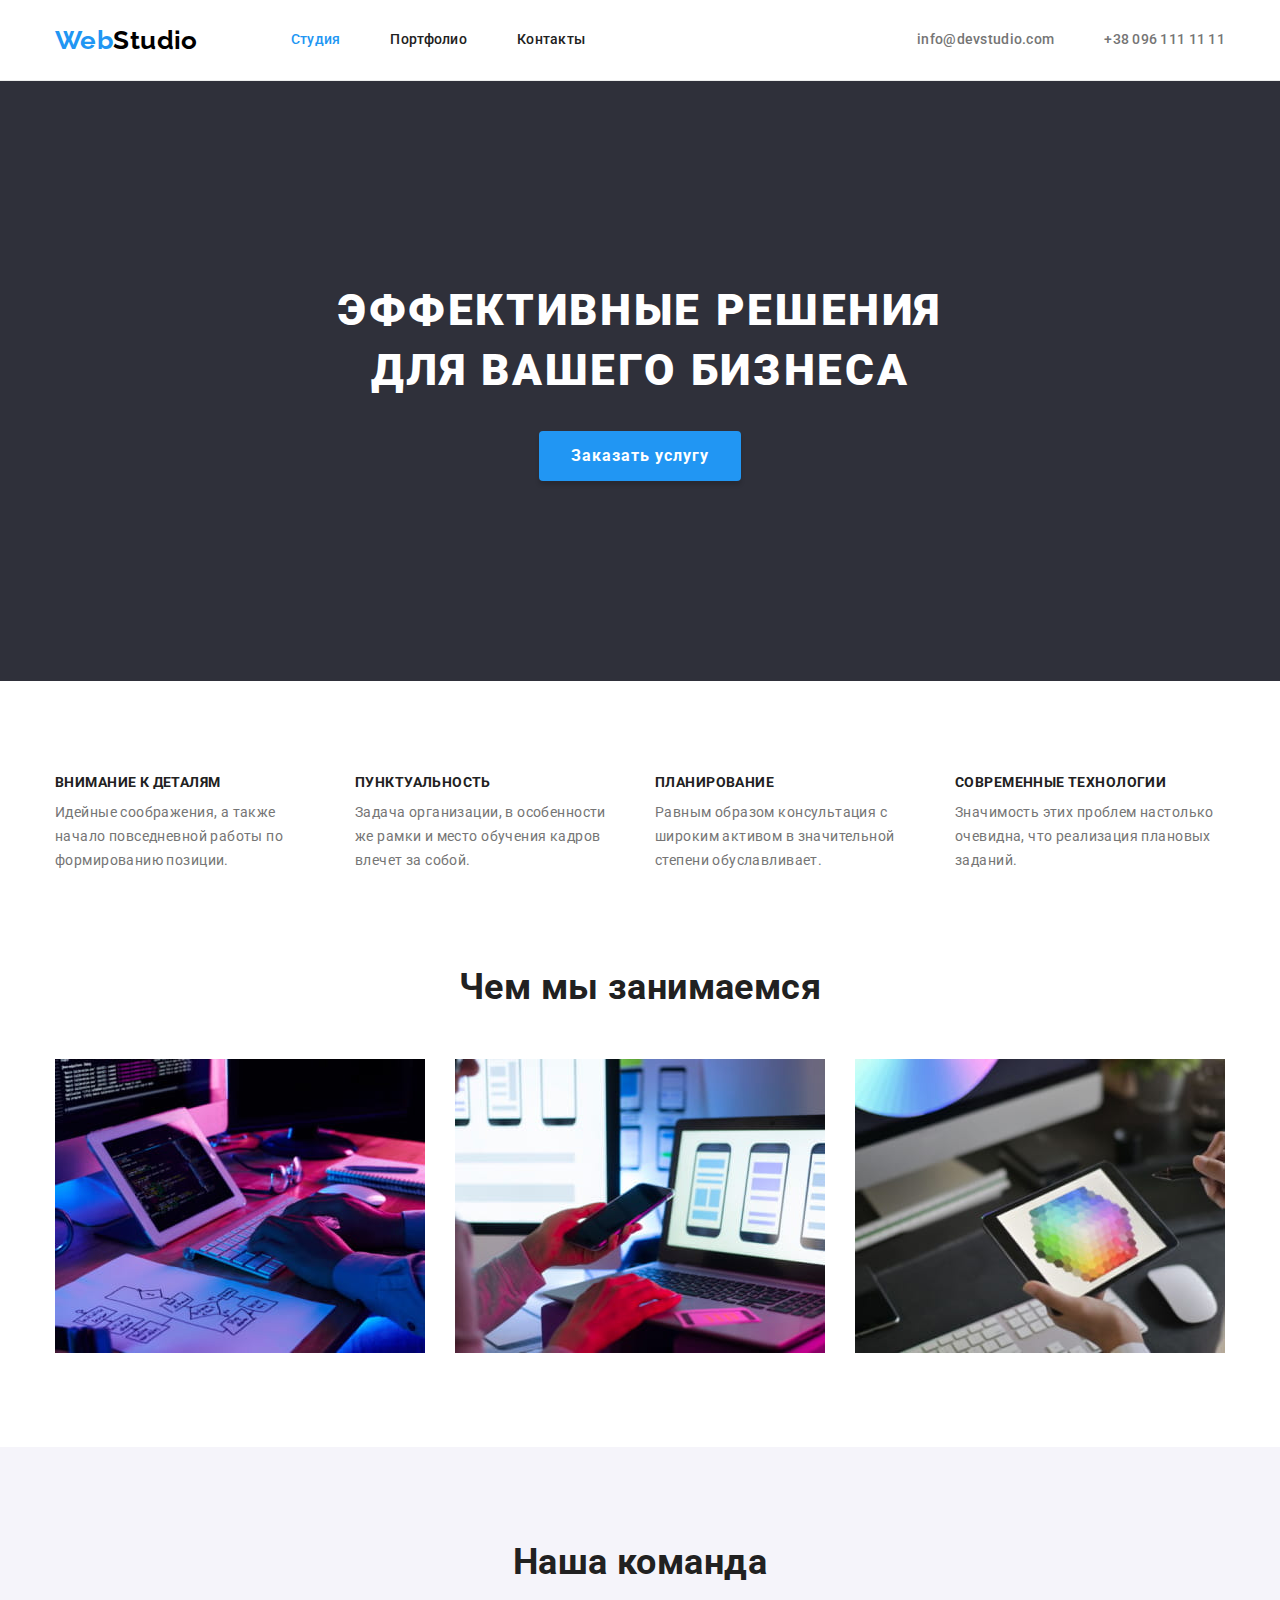
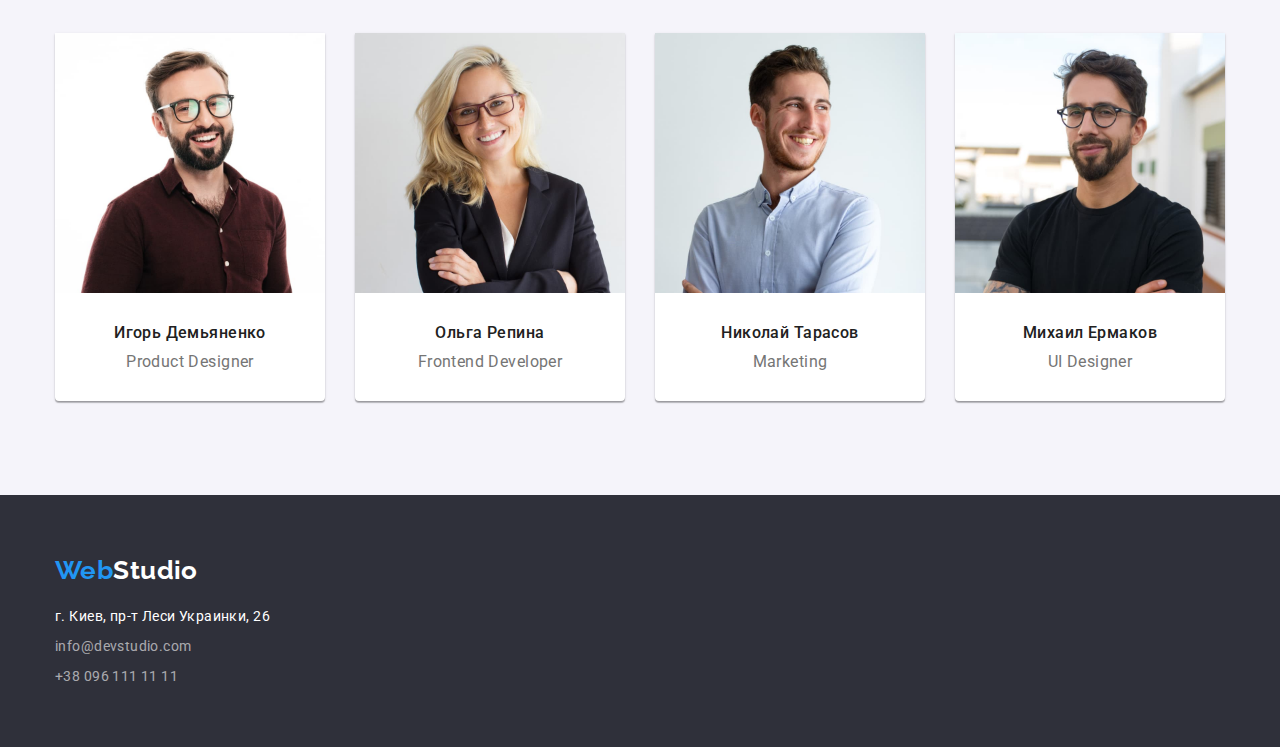
==== index.html @ 34bc1569 "Added files of the previous task" ====
<!DOCTYPE html>
<html lang="ru">
  <head>
    <meta charset="UTF-8" />
    <meta http-equiv="X-UA-Compatible" content="IE=edge" />
    <meta name="viewport" content="width=device-width, initial-scale=1.0" />
    <title>WebStudio</title>
    <link
      href="https://fonts.googleapis.com/css2?family=Raleway:wght@700&family=Roboto:wght@400;500;700;900&display=swap"
      rel="stylesheet"
    />
    <link
      rel="stylesheet"
      href="https://cdnjs.cloudflare.com/ajax/libs/modern-normalize/1.1.0/modern-normalize.min.css"
    />
    <link rel="stylesheet" href="./css/styles.css" />
  </head>

  <body>
    <!-- Header -->
    <header class="page-header">
      <div class="header-line">
        <div class="container">
          <!-- Navigation -->
          <nav class="main-nav">
            <a class="logo" href="./index.html">Web<span class="logo-dark-part">Studio</span></a>
            <ul class="main-nav-list">
              <li class="main-nav-list-item">
                <a class="color-accent current" href="./index.html">Студия</a>
              </li>
              <li class="main-nav-list-item">
                <a class="color-accent" href="./portfolio.html">Портфолио</a>
              </li>
              <li class="main-nav-list-item"><a class="color-accent" href="#">Контакты</a></li>
            </ul>
          </nav>

          <!-- Contact Information -->
          <ul class="contacts-list">
            <li class="contacts-list-item">
              <a class="color-accent" href="mailto:info@devstudio.com">info@devstudio.com</a>
            </li>
            <li class="contacts-list-item">
              <a class="color-accent" href="tel:+380961111111">+38 096 111 11 11</a>
            </li>
          </ul>
        </div>
      </div>
    </header>

    <main>
      <!-- Hero -->
      <section class="hero section">
        <h1 class="hero-title">Эффективные решения для вашего бизнеса</h1>
        <button class="hero-btn" type="button">Заказать услугу</button>
      </section>

      <!-- Features -->
      <section class="features section">
        <div class="container">
          <h2 class="features-title visually-hidden">Особенности</h2>
          <ul class="features-list">
            <li class="features-list-item">
              <h3 class="item-title">Внимание к деталям</h3>
              <p class="item-descr">
                Идейные соображения, а также начало повседневной работы по формированию позиции.
              </p>
            </li>
            <li class="features-list-item">
              <h3 class="item-title">Пунктуальность</h3>
              <p class="item-descr">
                Задача организации, в особенности же рамки и место обучения кадров влечет за собой.
              </p>
            </li>
            <li class="features-list-item">
              <h3 class="item-title">Планирование</h3>
              <p class="item-descr">
                Равным образом консультация с широким активом в значительной степени обуславливает.
              </p>
            </li>
            <li class="features-list-item">
              <h3 class="item-title">Современные технологии</h3>
              <p class="item-descr">
                Значимость этих проблем настолько очевидна, что реализация плановых заданий.
              </p>
            </li>
          </ul>
        </div>
      </section>

      <!-- Directions -->
      <section class="directions section">
        <div class="container">
          <h2 class="directions-title">Чем мы занимаемся</h2>
          <ul class="directions-list">
            <li class="directions-list-item">
              <img
                class="item-img"
                src="./images/desktop.jpg"
                alt="Desktop-разработка"
                width="370"
              />
            </li>
            <li class="directions-list-item">
              <img
                class="item-img"
                src="./images/mobile.jpg"
                alt="Разработка мобильных приложений"
                width="370"
              />
            </li>
            <li class="directions-list-item">
              <img class="item-img" src="./images/web.jpg" alt="Web-программирование" width="370" />
            </li>
          </ul>
        </div>
      </section>

      <!-- Team -->
      <section class="team section">
        <div class="container">
          <h2 class="team-title">Наша команда</h2>
          <ul class="team-list">
            <li class="team-list-item">
              <img
                class="item-img"
                src="./images/product-designer.jpg"
                alt="Product Designer"
                width="270"
              />
              <div class="item-text">
                <h3 class="item-title">Игорь Демьяненко</h3>
                <p class="item-descr">Product Designer</p>
              </div>
            </li>
            <li class="team-list-item">
              <img
                class="item-img"
                src="./images/frontend-developer.jpg"
                alt="Frontend Developer"
                width="270"
              />
              <div class="item-text">
                <h3 class="item-title">Ольга Репина</h3>
                <p class="item-descr">Frontend Developer</p>
              </div>
            </li>
            <li class="team-list-item">
              <img class="item-img" src="./images/marketing.jpg" alt="Marketing" width="270" />
              <div class="item-text">
                <h3 class="item-title">Николай Тарасов</h3>
                <p class="item-descr">Marketing</p>
              </div>
            </li>
            <li class="team-list-item">
              <img class="item-img" src="./images/ui-designer.jpg" alt="UI Designer" width="270" />
              <div class="item-text">
                <h3 class="item-title">Михаил Ермаков</h3>
                <p class="item-descr">UI Designer</p>
              </div>
            </li>
          </ul>
        </div>
      </section>
    </main>

    <!-- Footer -->
    <footer class="page-footer">
      <div class="container">
        <a class="logo" href="./index.html">Web<span class="logo-light-part">Studio</span></a>
        <address class="address-info">
          <ul class="address-info-list">
            <li class="address-info-list-item">
              <a
                class="address color-accent"
                href="https://goo.gl/maps/5Cw5wHXfv2F4CqR76"
                target="_blank"
                rel="noopener noreferrer"
                >г. Киев, пр-т Леси Украинки, 26</a
              >
            </li>
            <li class="address-info-list-item">
              <a class="color-accent" href="mailto:info@devstudio.com">info@devstudio.com</a>
            </li>
            <li class="address-info-list-item">
              <a class="color-accent" href="tel:+380961111111">+38 096 111 11 11</a>
            </li>
          </ul>
        </address>
      </div>
    </footer>
  </body>
</html>
---- css/styles.css ----
/* Variables */
:root {
  --primary-font: 'Roboto';
  --logo-font: 'Raleway', 'Geneva', 'Arial', sans-serif;

  --primary-text-color: #757575;
  --title-text-color: #212121;
  --white-text-color: #fff;
  --black-text-color: #000;

  --primary-bgr-color: #fff;
  --hero-bgr-color: #2f303a;
  --footer-bgr-color: #2f303a;
  --accent-bgr-color: #188ce8;
  --element-bgr-color: #f5f4fa;

  --accent-color: #2196f3;
  --border-color: #ececec;
  --item-border-color: #eeeeee;

  --btn-shadow-color: rgba(0, 0, 0, 0.15);
  --btn-shadow-color-param-1: rgba(0, 0, 0, 0.1);
  --btn-shadow-color-param-2: rgba(0, 0, 0, 0.08);
  --btn-shadow-color-param-3: rgba(0, 0, 0, 0.12);

  --card-shadow-color-param-1: rgba(0, 0, 0, 0.12);
  --card-shadow-color-param-2: rgba(0, 0, 0, 0.14);
  --card-shadow-color-param-3: rgba(0, 0, 0, 0.2);

  --contacts-text-color: rgba(255, 255, 255, 0.6);
}

/* General */
body {
  font-family: var(--primary-font);
  color: var(--primary-text-color);
  background-color: var(--primary-bgr-color);
  font-size: 14px;
  letter-spacing: 0.03em;
}

.container {
  width: 1200px;
  padding-left: 15px;
  padding-right: 15px;
  margin-left: auto;
  margin-right: auto;
}

.section {
  padding-top: 94px;
  padding-bottom: 94px;
}

ul {
  list-style-type: none;
}

a {
  text-decoration: none;
}

address {
  font-style: inherit;
}

h2,
h3 {
  color: var(--title-text-color);
}

h1,
h2,
h3,
h4,
h5,
h6,
ul,
p {
  margin: 0;
  padding: 0;
}

img {
  display: block;
  max-width: 100%;
  height: auto;
}

/* Header */
.page-header {
  background-color: var(--primary-bgr-color);
}

.header-line {
  border-bottom: 1px solid var(--border-color);
}

.page-header .container {
  display: flex;
}

.logo {
  margin-right: 93px;

  font-family: var(--logo-font);
  font-weight: 700;
  font-size: 26px;
  line-height: 1.19;

  color: var(--accent-color);
}

.logo-dark-part {
  color: var(--black-text-color);
}

.logo-light-part {
  color: var(--white-text-color);
}

/* Navigation & Contact Information*/
.main-nav {
  display: flex;
  align-items: center;
}

.main-nav-list,
.contacts-list {
  display: flex;

  font-weight: 500;
  line-height: 1.14;
  letter-spacing: 0.02em;
}

.main-nav-list-item:not(:last-child) {
  margin-right: 50px;
}

.main-nav-list a {
  padding-top: 32px;
  padding-bottom: 32px;
  display: block;

  color: var(--title-text-color);
}

.contacts-list {
  margin-left: auto;
}

.contacts-list-item:not(:last-child) {
  margin-right: 50px;
}

.contacts-list a {
  padding-top: 32px;
  padding-bottom: 32px;
  display: block;

  color: var(--primary-text-color);
}

.main-nav-list .current {
  color: var(--accent-color);
}

/* Hero */
.hero {
  padding-top: 200px;
  padding-bottom: 200px;
  text-align: center;

  background: var(--hero-bgr-color);
}

.hero-title {
  margin-bottom: 30px;
  max-width: 700px;
  margin-left: auto;
  margin-right: auto;

  font-weight: 900;
  font-size: 44px;
  line-height: 1.36;
  letter-spacing: 0.06em;
  text-transform: uppercase;

  color: var(--white-text-color);
}

.hero-btn {
  border: none;
  border-radius: 4px;
  padding: 10px 32px;
  min-width: 200px;

  font-weight: 700;
  font-size: 16px;
  line-height: 1.88;
  letter-spacing: 0.06em;

  color: var(--white-text-color);
  background: var(--accent-color);
  box-shadow: 0px 4px 4px var(--btn-shadow-color);
}

.hero-btn:hover,
.hero-btn:focus {
  background: var(--accent-bgr-color);
}

/* Features */
.features-list {
  display: flex;
  justify-content: space-between;
}

.features-list-item {
  width: 270px;
}

.features-list .item-title {
  margin-bottom: 10px;

  font-weight: 700;
  font-size: 14px;
  line-height: 1.14;
  text-transform: uppercase;
}

.features-list .item-descr {
  line-height: 1.71;
}

/* Directions & Team*/
.directions {
  padding-top: 0;
}

.directions-list {
  display: flex;
  justify-content: space-between;
}

.team-list {
  display: flex;
  justify-content: space-between;
}

.directions-title,
.team-title {
  margin-bottom: 50px;

  font-weight: 700;
  font-size: 36px;
  line-height: 1.17;
  text-align: center;
}

.team {
  background: var(--element-bgr-color);
}

.team-list {
  font-size: 16px;
  line-height: 1.19;
  text-align: center;
}

.team-list-item {
  box-shadow: 0px 1px 3px var(--card-shadow-color-param-1),
    0px 1px 1px var(--card-shadow-color-param-2), 0px 2px 1px var(--card-shadow-color-param-3);
  border-radius: 0px 0px 4px 4px;
  background-color: var(--primary-bgr-color);
}

.team-list .item-text {
  padding-top: 30px;
  padding-bottom: 30px;
}

.team-list .item-title {
  margin-bottom: 10px;

  font-weight: 500;
  font-size: 16px;
}

/* Portfolio */
.portfolio-tabs-list {
  display: flex;
  justify-content: center;
  margin-bottom: 50px;
}

.portfolio-tabs-item:not(:last-child) {
  margin-right: 8px;
}

.portfolio-tabs-list button {
  border-radius: 4px;
  border: none;
  padding: 6px 22px;
  min-width: 73px;

  font-family: var(--main-font);
  font-weight: 500;
  font-size: 16px;
  line-height: 1.63;
  text-align: center;

  background: var(--element-bgr-color);
  color: var(--title-text-color);
  cursor: pointer;
}

.portfolio-tabs-list button:hover,
.portfolio-tabs-list button:focus {
  background: var(--accent-color);
  color: var(--white-text-color);
  box-shadow: 0px 3px 1px var(--btn-shadow-color-param-1),
    0px 1px 2px var(--btn-shadow-color-param-2), 0px 2px 2px var(--btn-shadow-color-param-3);
}

.projects-list {
  display: flex;
  flex-wrap: wrap;
}

.projects-list .item-text {
  border-left: 1px solid var(--item-border-color);
  border-right: 1px solid var(--item-border-color);
  border-bottom: 1px solid var(--item-border-color);
  padding: 20px 24px;
}

.projects-list-item:not(:nth-last-child(-n + 3)) {
  margin-bottom: 30px;
}

.projects-list-item:not(:nth-child(3n)) {
  margin-right: 30px;
}

.projects-list .item-title {
  margin-bottom: 4px;

  font-weight: 700;
  font-size: 18px;
  line-height: 2;
  letter-spacing: 0.06em;
}

.projects-list .item-descr {
  font-size: 16px;
  line-height: 1.88;
}

/* Footer */
.page-footer {
  background: var(--footer-bgr-color);
}

.page-footer .container {
  padding-top: 60px;
  padding-bottom: 60px;
}

.page-footer .logo {
  display: inline-block;
  margin-bottom: 20px;
}

.address-info-list {
  line-height: 1.5;
}

.address-info-list a {
  color: var(--contacts-text-color);
}

.address-info-list .address {
  color: var(--white-text-color);
}

.address-info-list-item:not(:last-child) {
  margin-bottom: 9px;
}

/* General */
.visually-hidden {
  position: absolute;

  width: 1px;
  height: 1px;
  margin: -1px;
  border: 0;
  padding: 0;

  white-space: nowrap;
  clip-path: inset(100%);
  clip: rect(0 0 0 0);
  overflow: hidden;
}

.color-accent:hover,
.color-accent:focus {
  color: var(--accent-color);
}
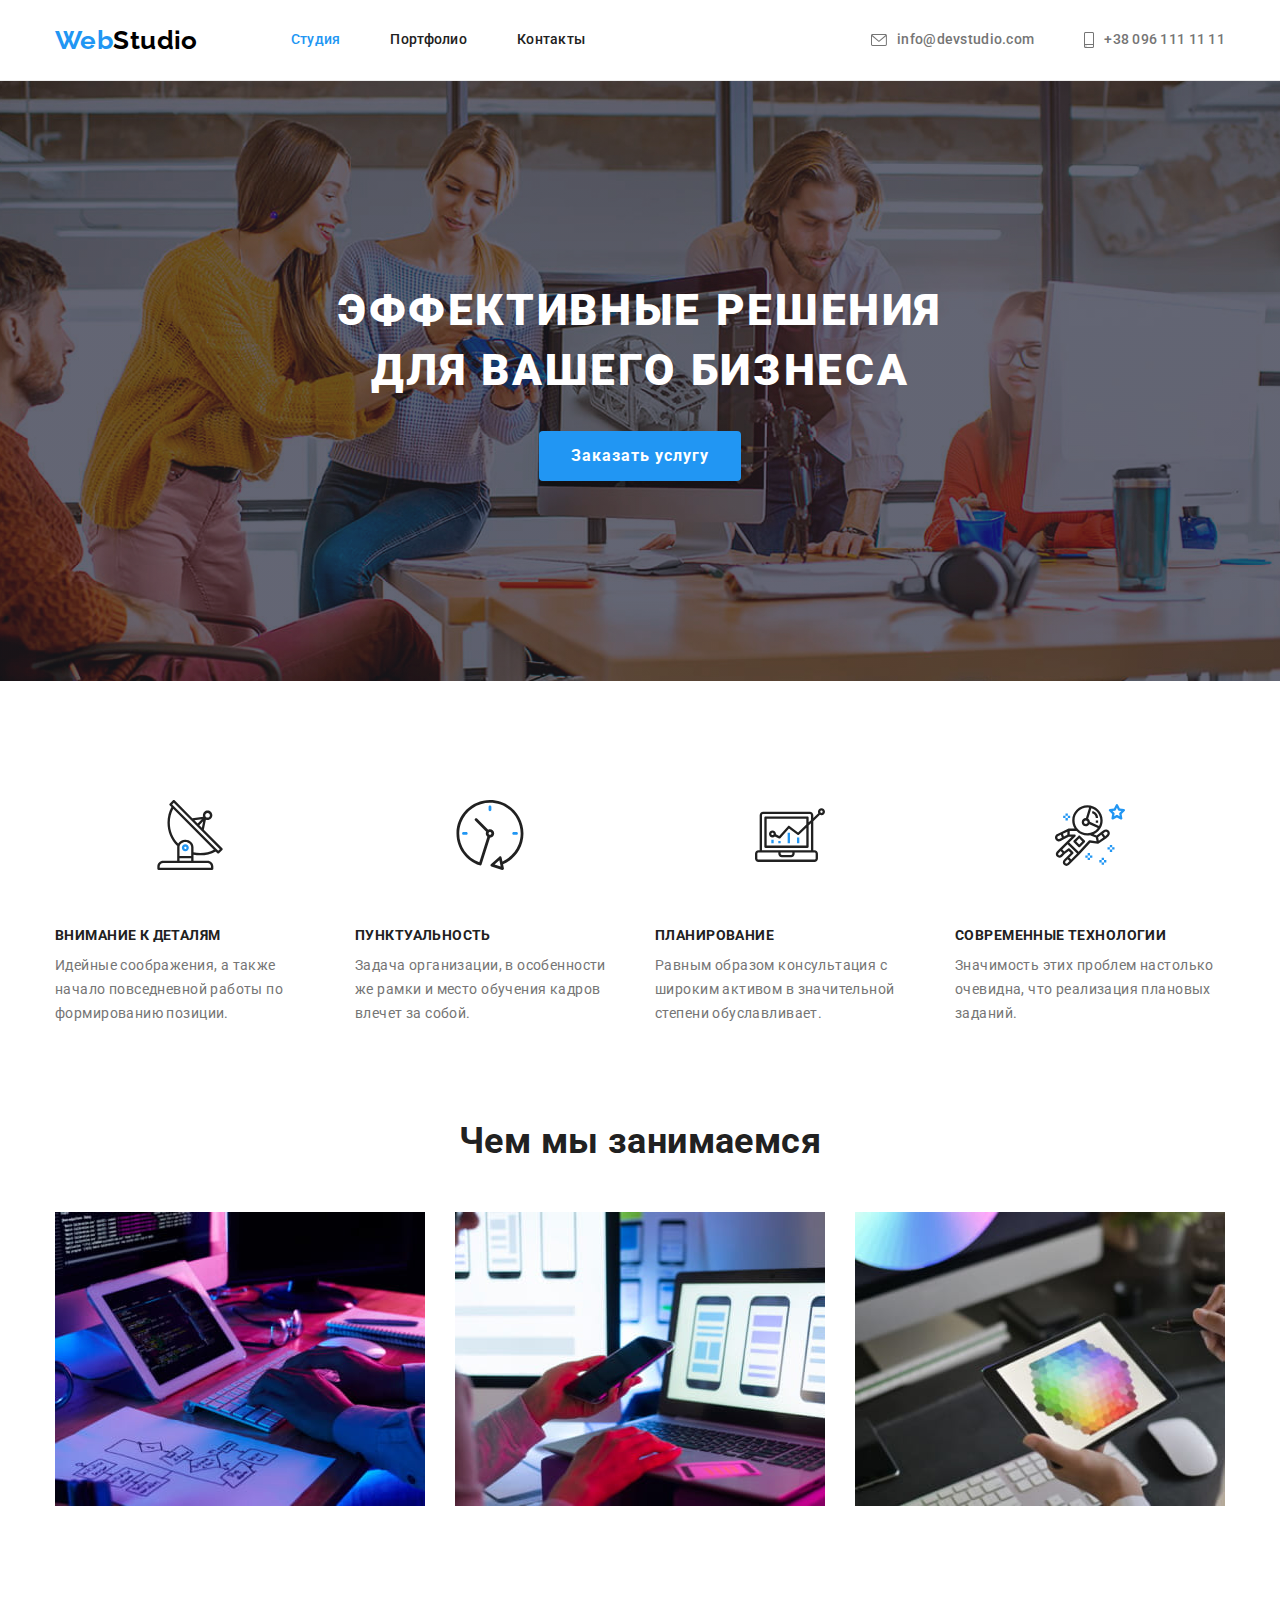
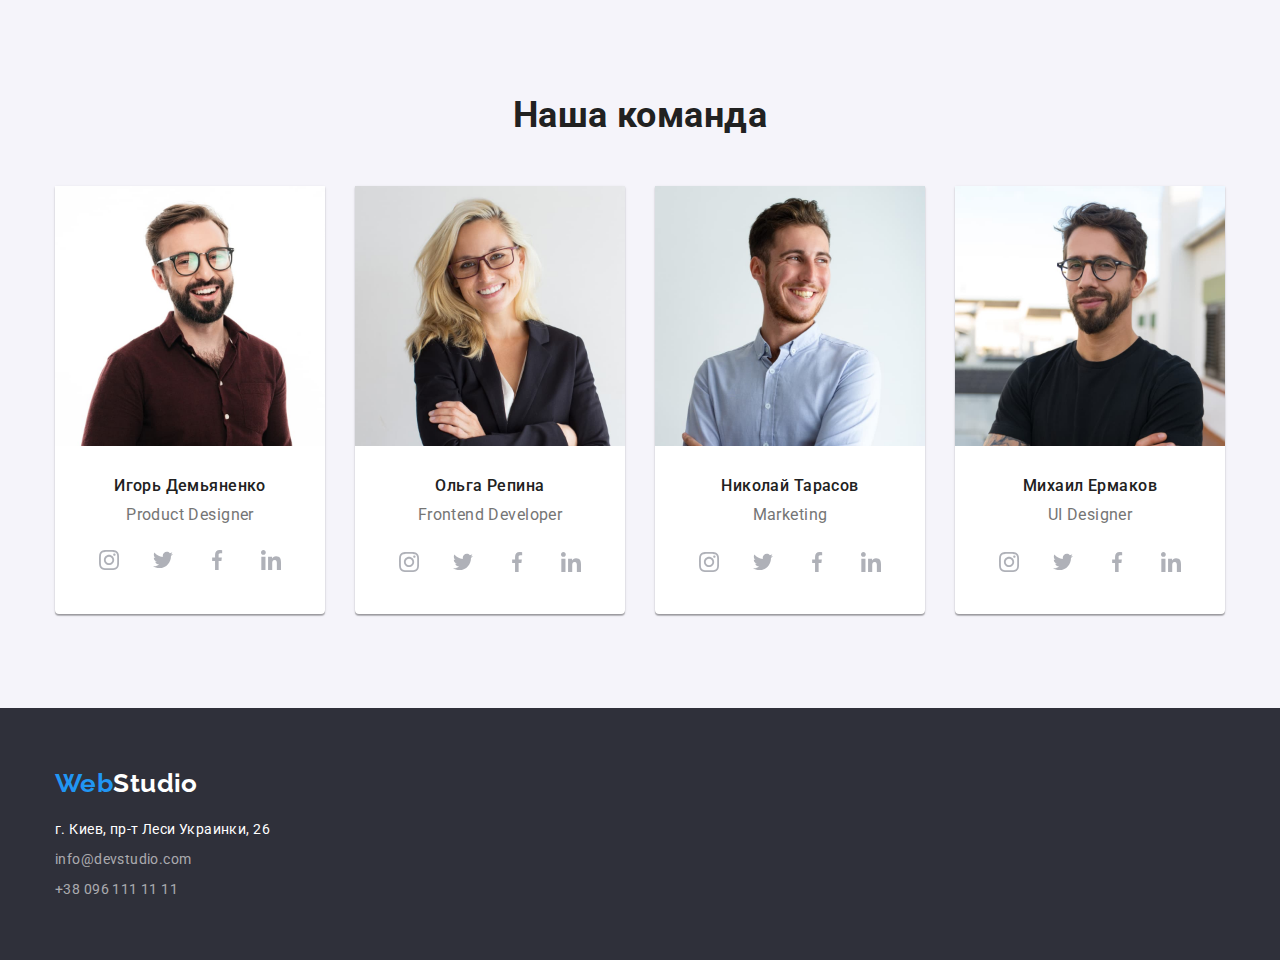
==== commit ace5afd9: "Added icons" ====
--- a/index.html
+++ b/index.html
@@ -38,10 +38,20 @@
           <!-- Contact Information -->
           <ul class="contacts-list">
             <li class="contacts-list-item">
-              <a class="color-accent" href="mailto:info@devstudio.com">info@devstudio.com</a>
+              <a class="color-accent" href="mailto:info@devstudio.com">
+                <svg class="envelope">
+                  <use href="./images/icons.svg#envelope"></use>
+                </svg>
+                info@devstudio.com
+              </a>
             </li>
             <li class="contacts-list-item">
-              <a class="color-accent" href="tel:+380961111111">+38 096 111 11 11</a>
+              <a class="color-accent" href="tel:+380961111111"
+                ><svg class="smartphone">
+                  <use href="./images/icons.svg#smartphone"></use>
+                </svg>
+                +38 096 111 11 11</a
+              >
             </li>
           </ul>
         </div>
@@ -61,24 +71,44 @@
           <h2 class="features-title visually-hidden">Особенности</h2>
           <ul class="features-list">
             <li class="features-list-item">
+              <div class="item-svg">
+                <svg class="antenna">
+                  <use href="./images/icons.svg#antenna"></use>
+                </svg>
+              </div>
               <h3 class="item-title">Внимание к деталям</h3>
               <p class="item-descr">
                 Идейные соображения, а также начало повседневной работы по формированию позиции.
               </p>
             </li>
             <li class="features-list-item">
+              <div class="item-svg">
+                <svg class="clock">
+                  <use href="./images/icons.svg#clock"></use>
+                </svg>
+              </div>
               <h3 class="item-title">Пунктуальность</h3>
               <p class="item-descr">
                 Задача организации, в особенности же рамки и место обучения кадров влечет за собой.
               </p>
             </li>
             <li class="features-list-item">
+              <div class="item-svg">
+                <svg class="diagram">
+                  <use href="./images/icons.svg#diagram"></use>
+                </svg>
+              </div>
               <h3 class="item-title">Планирование</h3>
               <p class="item-descr">
                 Равным образом консультация с широким активом в значительной степени обуславливает.
               </p>
             </li>
             <li class="features-list-item">
+              <div class="item-svg">
+                <svg class="astronaut">
+                  <use href="./images/icons.svg#astronaut"></use>
+                </svg>
+              </div>
               <h3 class="item-title">Современные технологии</h3>
               <p class="item-descr">
                 Значимость этих проблем настолько очевидна, что реализация плановых заданий.
@@ -131,6 +161,36 @@
               <div class="item-text">
                 <h3 class="item-title">Игорь Демьяненко</h3>
                 <p class="item-descr">Product Designer</p>
+                <ul class="social-links-list">
+                  <li class="social-links-list-item">
+                    <a href="#">
+                      <svg class="instagram">
+                        <use href="./images/icons.svg#instagram"></use>
+                      </svg>
+                    </a>
+                  </li>
+                  <li class="social-links-list-item">
+                    <a href="#">
+                      <svg class="twitter">
+                        <use href="./images/icons.svg#twitter"></use>
+                      </svg>
+                    </a>
+                  </li>
+                  <li class="social-links-list-item">
+                    <a href="#">
+                      <svg class="facebook">
+                        <use href="./images/icons.svg#facebook"></use>
+                      </svg>
+                    </a>
+                  </li>
+                  <li class="social-links-list-item">
+                    <a href="#">
+                      <svg class="linkedin">
+                        <use href="./images/icons.svg#linkedin"></use>
+                      </svg>
+                    </a>
+                  </li>
+                </ul>
               </div>
             </li>
             <li class="team-list-item">
@@ -143,6 +203,28 @@
               <div class="item-text">
                 <h3 class="item-title">Ольга Репина</h3>
                 <p class="item-descr">Frontend Developer</p>
+                <ul class="social-links-list">
+                  <li class="social-links-list-item">
+                    <svg class="instagram">
+                      <use href="./images/icons.svg#instagram"></use>
+                    </svg>
+                  </li>
+                  <li class="social-links-list-item">
+                    <svg class="twitter">
+                      <use href="./images/icons.svg#twitter"></use>
+                    </svg>
+                  </li>
+                  <li class="social-links-list-item">
+                    <svg class="facebook">
+                      <use href="./images/icons.svg#facebook"></use>
+                    </svg>
+                  </li>
+                  <li class="social-links-list-item">
+                    <svg class="linkedin">
+                      <use href="./images/icons.svg#linkedin"></use>
+                    </svg>
+                  </li>
+                </ul>
               </div>
             </li>
             <li class="team-list-item">
@@ -150,6 +232,28 @@
               <div class="item-text">
                 <h3 class="item-title">Николай Тарасов</h3>
                 <p class="item-descr">Marketing</p>
+                <ul class="social-links-list">
+                  <li class="social-links-list-item">
+                    <svg class="instagram">
+                      <use href="./images/icons.svg#instagram"></use>
+                    </svg>
+                  </li>
+                  <li class="social-links-list-item">
+                    <svg class="twitter">
+                      <use href="./images/icons.svg#twitter"></use>
+                    </svg>
+                  </li>
+                  <li class="social-links-list-item">
+                    <svg class="facebook">
+                      <use href="./images/icons.svg#facebook"></use>
+                    </svg>
+                  </li>
+                  <li class="social-links-list-item">
+                    <svg class="linkedin">
+                      <use href="./images/icons.svg#linkedin"></use>
+                    </svg>
+                  </li>
+                </ul>
               </div>
             </li>
             <li class="team-list-item">
@@ -157,6 +261,28 @@
               <div class="item-text">
                 <h3 class="item-title">Михаил Ермаков</h3>
                 <p class="item-descr">UI Designer</p>
+                <ul class="social-links-list">
+                  <li class="social-links-list-item">
+                    <svg class="instagram">
+                      <use href="./images/icons.svg#instagram"></use>
+                    </svg>
+                  </li>
+                  <li class="social-links-list-item">
+                    <svg class="twitter">
+                      <use href="./images/icons.svg#twitter"></use>
+                    </svg>
+                  </li>
+                  <li class="social-links-list-item">
+                    <svg class="facebook">
+                      <use href="./images/icons.svg#facebook"></use>
+                    </svg>
+                  </li>
+                  <li class="social-links-list-item">
+                    <svg class="linkedin">
+                      <use href="./images/icons.svg#linkedin"></use>
+                    </svg>
+                  </li>
+                </ul>
               </div>
             </li>
           </ul>
--- a/css/styles.css
+++ b/css/styles.css
@@ -13,6 +13,7 @@
   --footer-bgr-color: #2f303a;
   --accent-bgr-color: #188ce8;
   --element-bgr-color: #f5f4fa;
+  --icon-bgr-color: #afb1b8;
 
   --accent-color: #2196f3;
   --border-color: #ececec;
@@ -168,11 +169,21 @@
 
 /* Hero */
 .hero {
+  height: 600px;
+  max-width: 1600px;
+  margin-left: auto;
+  margin-right: auto;
+
   padding-top: 200px;
   padding-bottom: 200px;
   text-align: center;
 
-  background: var(--hero-bgr-color);
+  background-color: var(--hero-bgr-color);
+  background-image: linear-gradient(to right, rgba(47, 48, 58, 0.4), rgba(47, 48, 58, 0.4)),
+    url('../images/team.jpg');
+  background-repeat: no-repeat;
+  background-position: center;
+  background-size: cover;
 }
 
 .hero-title {
@@ -234,6 +245,64 @@
   line-height: 1.71;
 }
 
+.features-list-item .item-svg {
+  padding-top: 25px;
+  padding-bottom: 25px;
+  margin-bottom: 30px;
+  text-align: center;
+}
+
+.features-list-item svg {
+  height: 70px;
+  width: 70px;
+}
+
+.contacts-list-item a {
+  display: flex;
+  align-items: center;
+}
+
+.contacts-list-item svg {
+  margin-right: 10px;
+  fill: currentColor;
+}
+
+.envelope {
+  height: 12px;
+  width: 16px;
+}
+
+.smartphone {
+  height: 16px;
+  width: 10px;
+}
+
+/* .features-list-item::before {
+  display: block;
+  content: '';
+  height: 120px;
+  margin-bottom: 30px;
+
+  background-repeat: no-repeat;
+  background-size: 70px 70px;
+  background-position: center;
+}
+
+.antenna-svg::before {
+  background-image: url('../images/antenna.svg');
+}
+
+.clock-svg::before {
+  background-image: url('../images/clock.svg');
+}
+
+.diagram-svg::before {
+  background-image: url('../images/diagram.svg');
+}
+.astronaut-svg::before {
+  background-image: url('../images/astronaut.svg');
+} */
+
 /* Directions & Team*/
 .directions {
   padding-top: 0;
@@ -287,6 +356,53 @@
   font-weight: 500;
   font-size: 16px;
 }
+
+.team-list-item .item-descr {
+  margin-bottom: 16px;
+}
+
+.social-links-list {
+  display: flex;
+  justify-content: center;
+}
+
+.social-links-list-item {
+  display: flex;
+  align-items: center;
+  justify-content: center;
+  height: 44px;
+  width: 44px;
+  border-radius: 50%;
+}
+
+.social-links-list-item:not(:last-child) {
+  margin-right: 10px;
+}
+
+.social-links-list-item {
+  color: var(--icon-bgr-color);
+  background-color: var(--primary-bgr-color);
+}
+
+.social-links-list a {
+  color: inherit;
+}
+
+.social-links-list svg {
+  width: 20px;
+  height: 20px;
+  fill: currentColor;
+}
+
+.social-links-list-item:hover,
+.social-links-list-item:focus {
+  color: var(--white-text-color);
+  background-color: var(--accent-color);
+}
+
+/* .team-list-item svg:hover {
+  fill: var(--accent-color);
+} */
 
 /* Portfolio */
 .portfolio-tabs-list {
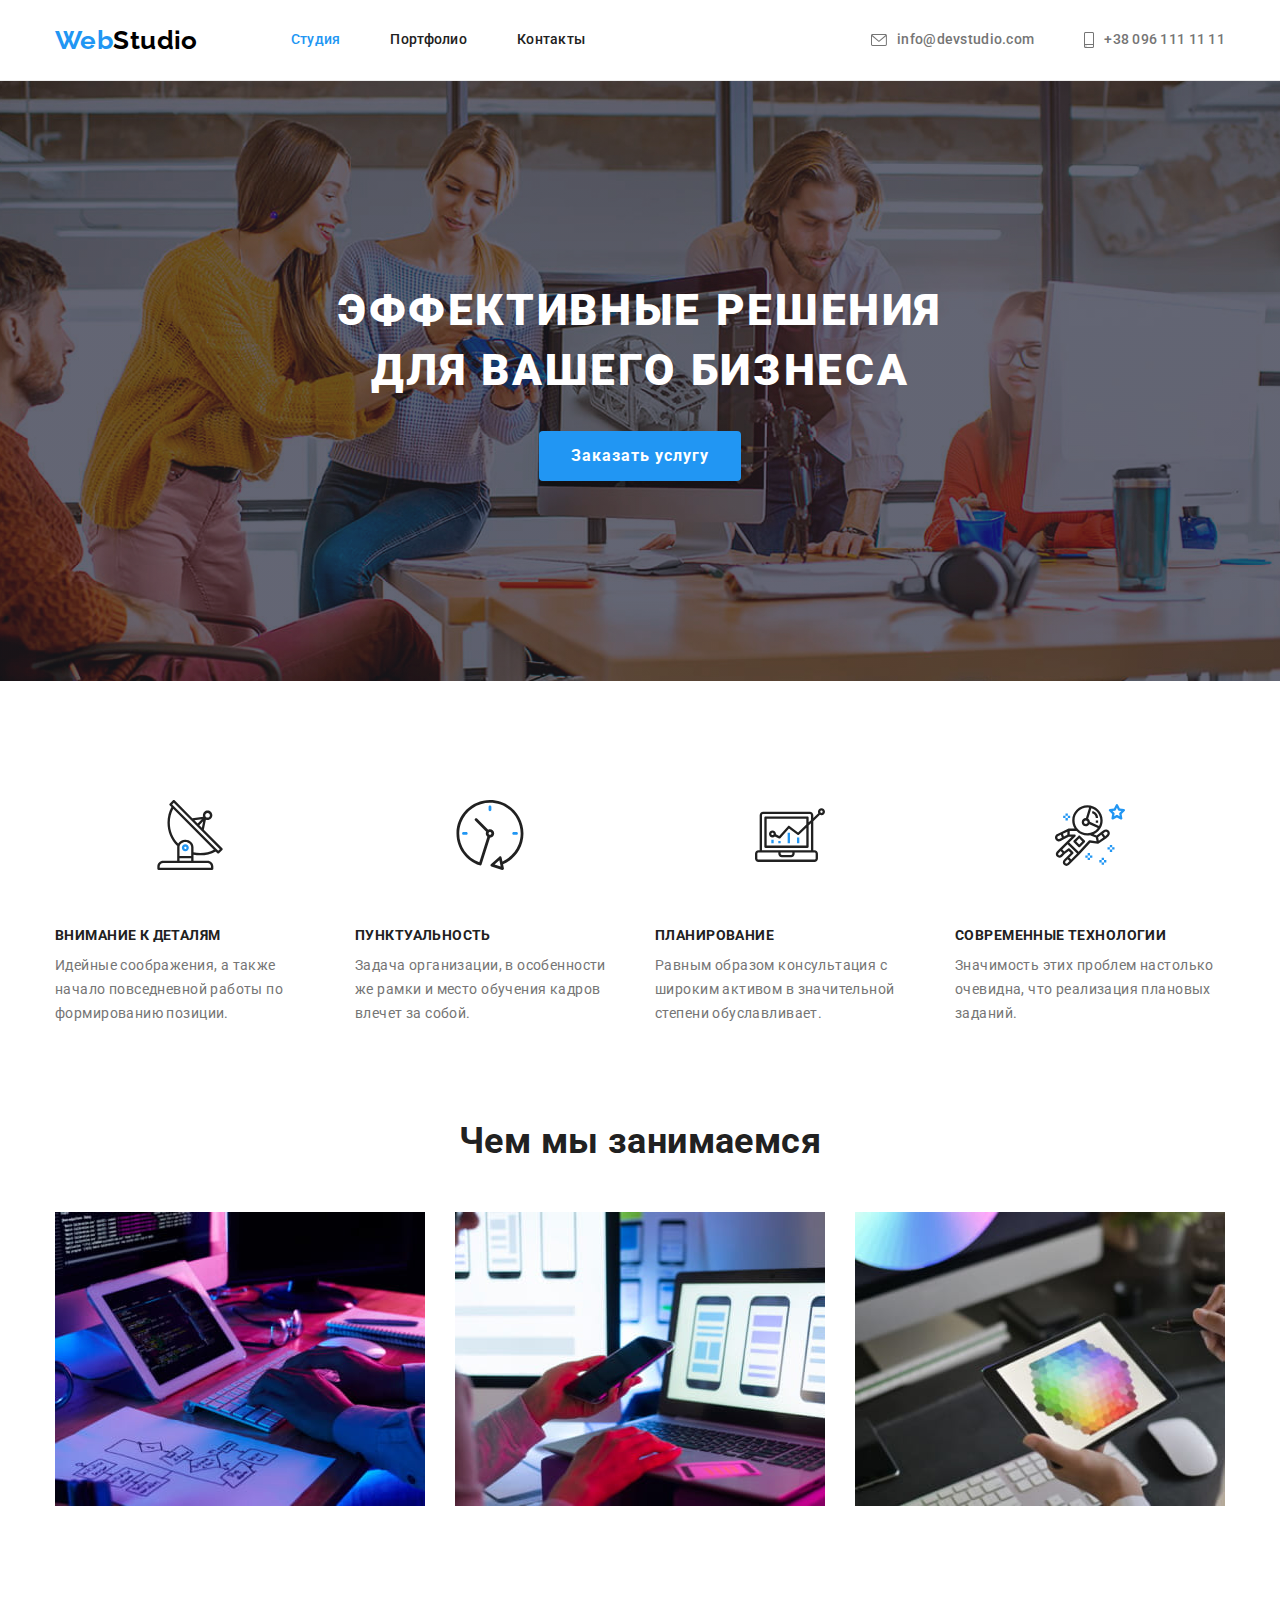
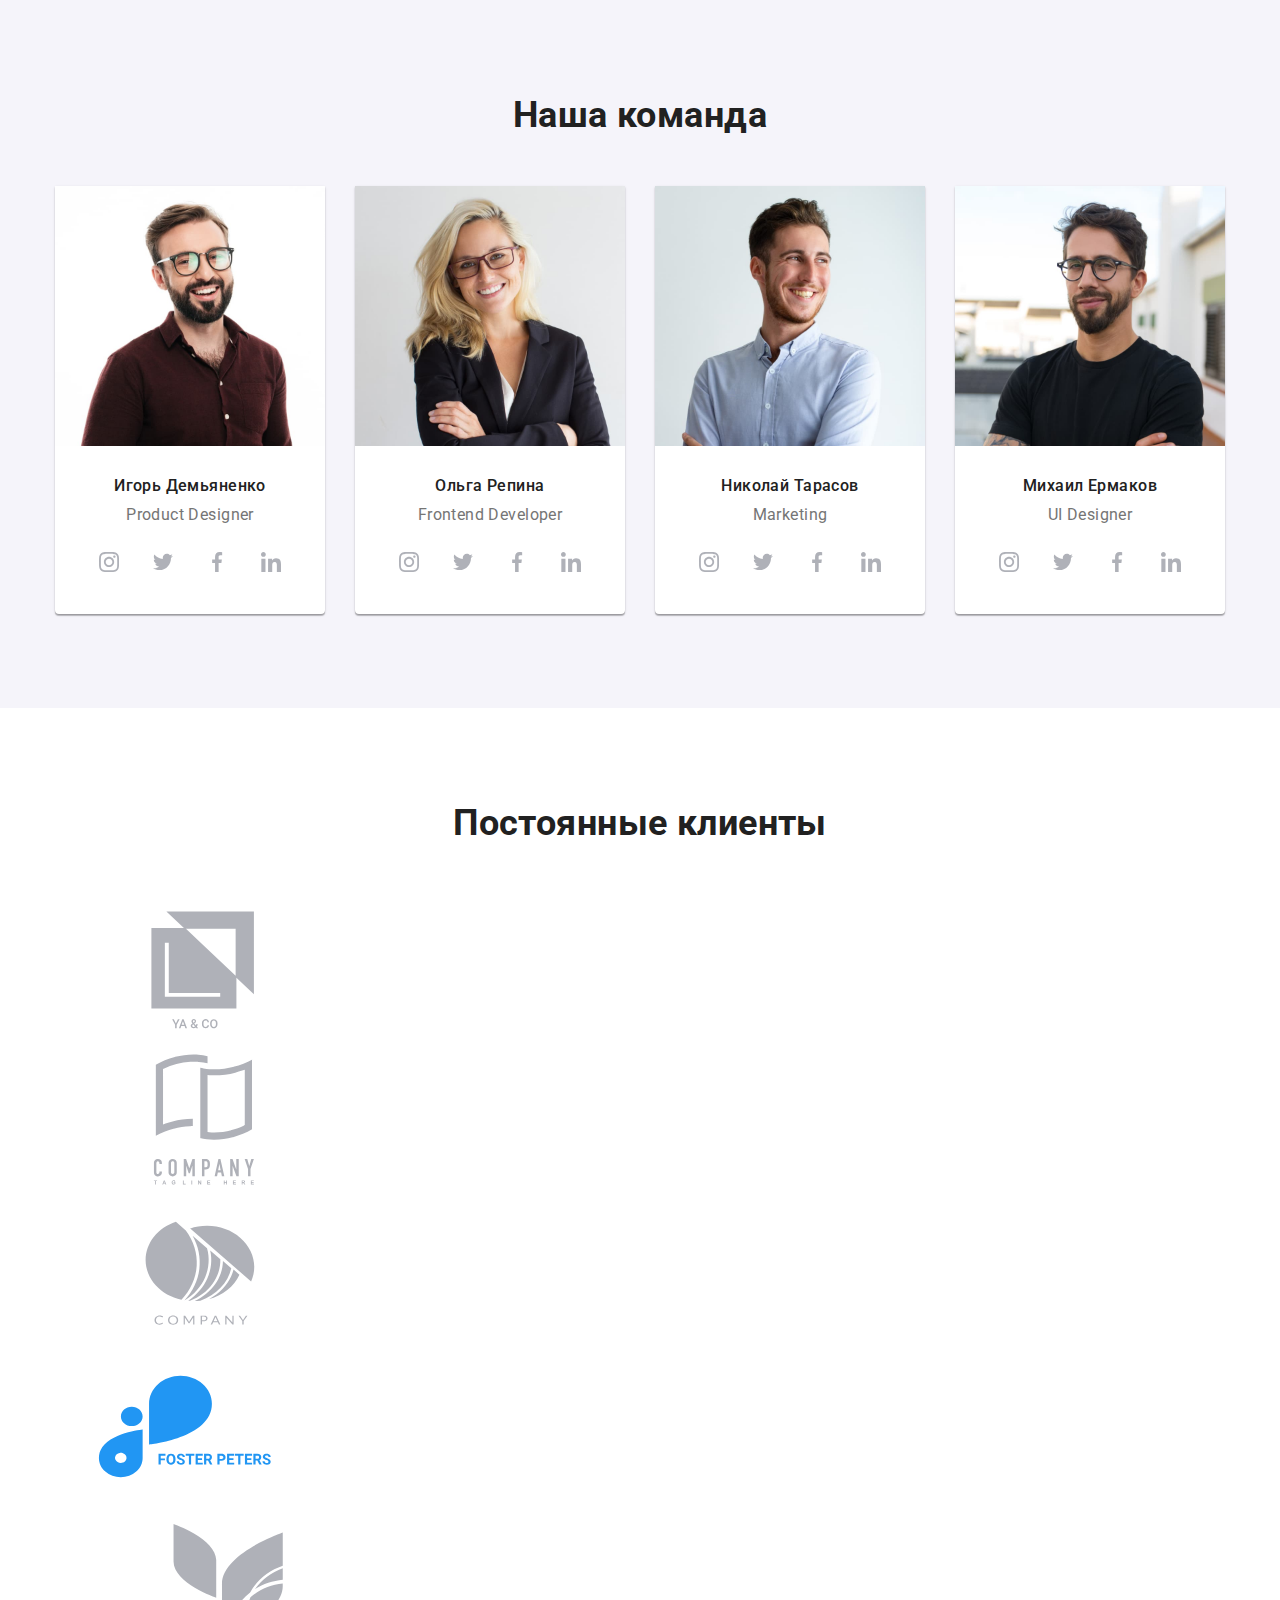
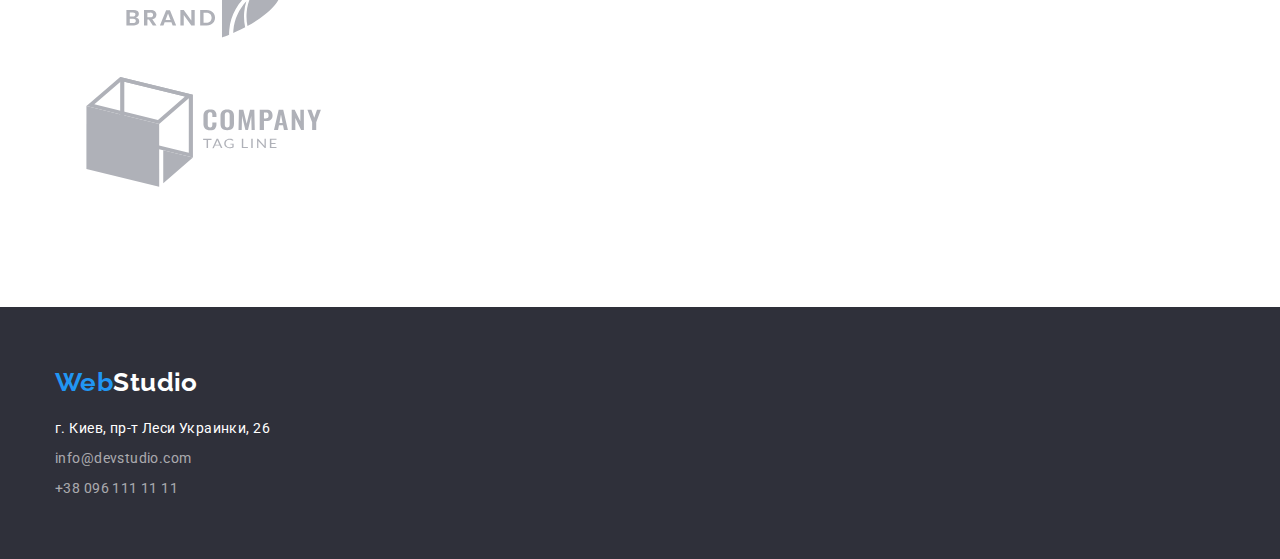
==== commit 19f5cc8f: "Fixed social media links" ====
--- a/index.html
+++ b/index.html
@@ -205,24 +205,32 @@
                 <p class="item-descr">Frontend Developer</p>
                 <ul class="social-links-list">
                   <li class="social-links-list-item">
-                    <svg class="instagram">
-                      <use href="./images/icons.svg#instagram"></use>
-                    </svg>
-                  </li>
-                  <li class="social-links-list-item">
-                    <svg class="twitter">
-                      <use href="./images/icons.svg#twitter"></use>
-                    </svg>
-                  </li>
-                  <li class="social-links-list-item">
-                    <svg class="facebook">
-                      <use href="./images/icons.svg#facebook"></use>
-                    </svg>
-                  </li>
-                  <li class="social-links-list-item">
-                    <svg class="linkedin">
-                      <use href="./images/icons.svg#linkedin"></use>
-                    </svg>
+                    <a href="#">
+                      <svg class="instagram">
+                        <use href="./images/icons.svg#instagram"></use>
+                      </svg>
+                    </a>
+                  </li>
+                  <li class="social-links-list-item">
+                    <a href="#">
+                      <svg class="twitter">
+                        <use href="./images/icons.svg#twitter"></use>
+                      </svg>
+                    </a>
+                  </li>
+                  <li class="social-links-list-item">
+                    <a href="#">
+                      <svg class="facebook">
+                        <use href="./images/icons.svg#facebook"></use>
+                      </svg>
+                    </a>
+                  </li>
+                  <li class="social-links-list-item">
+                    <a href="#">
+                      <svg class="linkedin">
+                        <use href="./images/icons.svg#linkedin"></use>
+                      </svg>
+                    </a>
                   </li>
                 </ul>
               </div>
@@ -234,24 +242,32 @@
                 <p class="item-descr">Marketing</p>
                 <ul class="social-links-list">
                   <li class="social-links-list-item">
-                    <svg class="instagram">
-                      <use href="./images/icons.svg#instagram"></use>
-                    </svg>
-                  </li>
-                  <li class="social-links-list-item">
-                    <svg class="twitter">
-                      <use href="./images/icons.svg#twitter"></use>
-                    </svg>
-                  </li>
-                  <li class="social-links-list-item">
-                    <svg class="facebook">
-                      <use href="./images/icons.svg#facebook"></use>
-                    </svg>
-                  </li>
-                  <li class="social-links-list-item">
-                    <svg class="linkedin">
-                      <use href="./images/icons.svg#linkedin"></use>
-                    </svg>
+                    <a href="#">
+                      <svg class="instagram">
+                        <use href="./images/icons.svg#instagram"></use>
+                      </svg>
+                    </a>
+                  </li>
+                  <li class="social-links-list-item">
+                    <a href="#">
+                      <svg class="twitter">
+                        <use href="./images/icons.svg#twitter"></use>
+                      </svg>
+                    </a>
+                  </li>
+                  <li class="social-links-list-item">
+                    <a href="#">
+                      <svg class="facebook">
+                        <use href="./images/icons.svg#facebook"></use>
+                      </svg>
+                    </a>
+                  </li>
+                  <li class="social-links-list-item">
+                    <a href="#">
+                      <svg class="linkedin">
+                        <use href="./images/icons.svg#linkedin"></use>
+                      </svg>
+                    </a>
                   </li>
                 </ul>
               </div>
@@ -263,27 +279,85 @@
                 <p class="item-descr">UI Designer</p>
                 <ul class="social-links-list">
                   <li class="social-links-list-item">
-                    <svg class="instagram">
-                      <use href="./images/icons.svg#instagram"></use>
-                    </svg>
-                  </li>
-                  <li class="social-links-list-item">
-                    <svg class="twitter">
-                      <use href="./images/icons.svg#twitter"></use>
-                    </svg>
-                  </li>
-                  <li class="social-links-list-item">
-                    <svg class="facebook">
-                      <use href="./images/icons.svg#facebook"></use>
-                    </svg>
-                  </li>
-                  <li class="social-links-list-item">
-                    <svg class="linkedin">
-                      <use href="./images/icons.svg#linkedin"></use>
-                    </svg>
+                    <a href="#">
+                      <svg class="instagram">
+                        <use href="./images/icons.svg#instagram"></use>
+                      </svg>
+                    </a>
+                  </li>
+                  <li class="social-links-list-item">
+                    <a href="#">
+                      <svg class="twitter">
+                        <use href="./images/icons.svg#twitter"></use>
+                      </svg>
+                    </a>
+                  </li>
+                  <li class="social-links-list-item">
+                    <a href="#">
+                      <svg class="facebook">
+                        <use href="./images/icons.svg#facebook"></use>
+                      </svg>
+                    </a>
+                  </li>
+                  <li class="social-links-list-item">
+                    <a href="#">
+                      <svg class="linkedin">
+                        <use href="./images/icons.svg#linkedin"></use>
+                      </svg>
+                    </a>
                   </li>
                 </ul>
               </div>
+            </li>
+          </ul>
+        </div>
+      </section>
+
+      <section class="clients section">
+        <div class="container">
+          <h2 class="clients-title">Постоянные клиенты</h2>
+          <ul class="clients-list">
+            <li class="clients-list-item">
+              <a href="#">
+                <svg class="logo-ya-and-co">
+                  <use href="./images/icons.svg#logo-ya-and-co"></use>
+                </svg>
+              </a>
+            </li>
+            <li class="clients-list-item">
+              <a href="#">
+                <svg class="logo-tagline-here">
+                  <use href="./images/icons.svg#logo-tagline-here"></use>
+                </svg>
+              </a>
+            </li>
+            <li class="clients-list-item">
+              <a href="#">
+                <svg class="logo-company">
+                  <use href="./images/icons.svg#logo-company"></use>
+                </svg>
+              </a>
+            </li>
+            <li class="clients-list-item">
+              <a href="#">
+                <svg class="logo-foster-peters">
+                  <use href="./images/icons.svg#logo-foster-peters"></use>
+                </svg>
+              </a>
+            </li>
+            <li class="clients-list-item">
+              <a href="#">
+                <svg class="logo-brand">
+                  <use href="./images/icons.svg#logo-brand"></use>
+                </svg>
+              </a>
+            </li>
+            <li class="clients-list-item">
+              <a href="#">
+                <svg class="logo-tag-line">
+                  <use href="./images/icons.svg#logo-tag-line"></use>
+                </svg>
+              </a>
             </li>
           </ul>
         </div>
--- a/css/styles.css
+++ b/css/styles.css
@@ -366,7 +366,7 @@
   justify-content: center;
 }
 
-.social-links-list-item {
+.social-links-list a {
   display: flex;
   align-items: center;
   justify-content: center;
@@ -379,13 +379,9 @@
   margin-right: 10px;
 }
 
-.social-links-list-item {
+.social-links-list a {
   color: var(--icon-bgr-color);
   background-color: var(--primary-bgr-color);
-}
-
-.social-links-list a {
-  color: inherit;
 }
 
 .social-links-list svg {
@@ -394,8 +390,8 @@
   fill: currentColor;
 }
 
-.social-links-list-item:hover,
-.social-links-list-item:focus {
+.social-links-list a:hover,
+.social-links-list a:focus {
   color: var(--white-text-color);
   background-color: var(--accent-color);
 }
@@ -403,6 +399,16 @@
 /* .team-list-item svg:hover {
   fill: var(--accent-color);
 } */
+
+/* Clients */
+.clients-title {
+  margin-bottom: 50px;
+
+  font-weight: 700;
+  font-size: 36px;
+  line-height: 1.17;
+  text-align: center;
+}
 
 /* Portfolio */
 .portfolio-tabs-list {
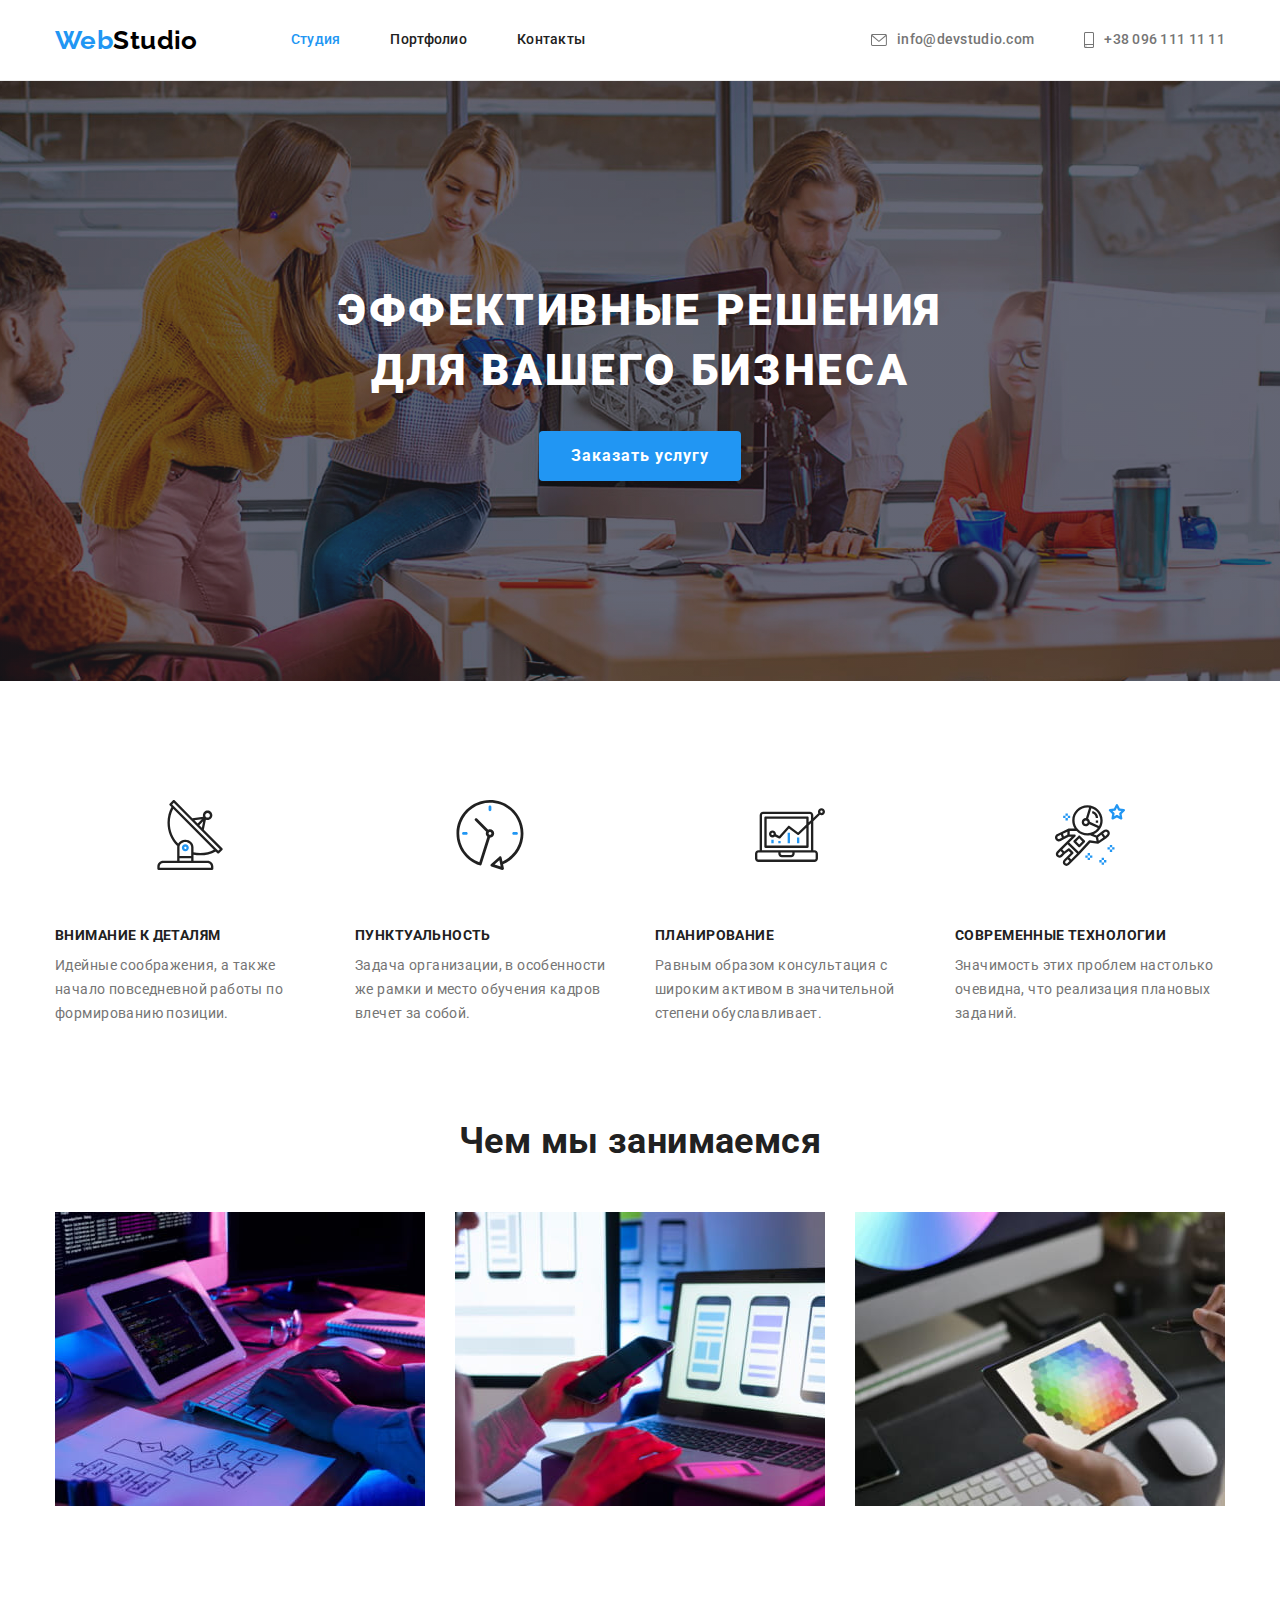
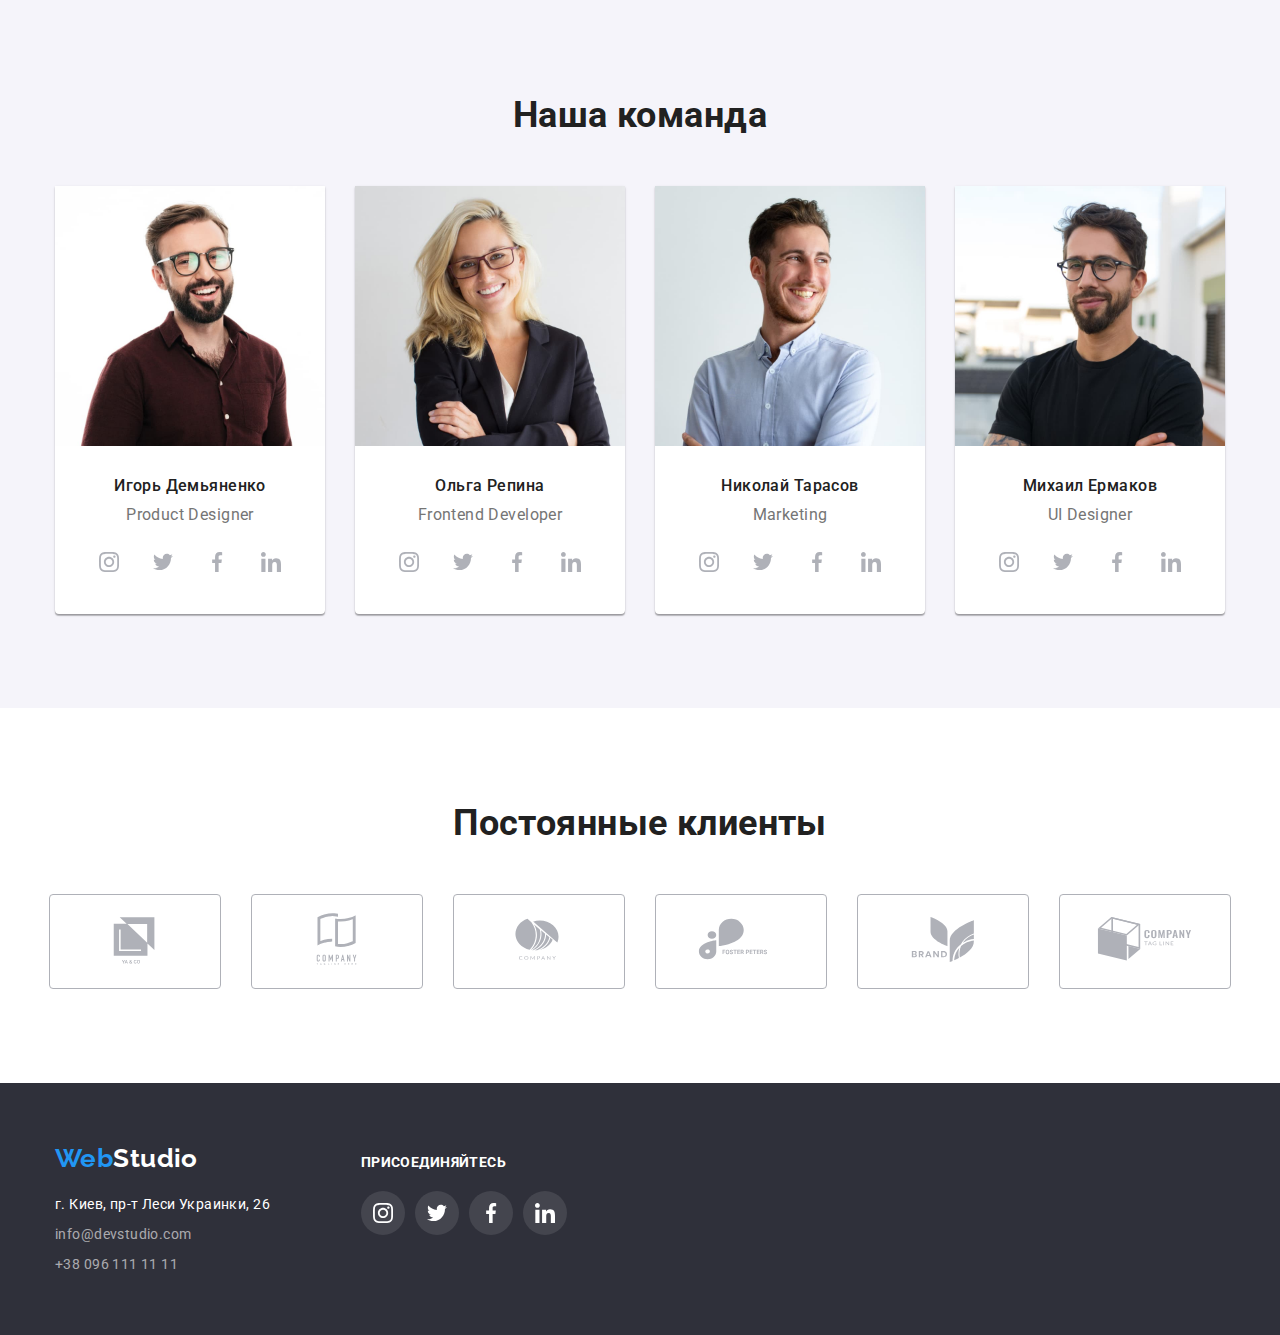
==== commit ec6ab171: "Added icons design" ====
--- a/index.html
+++ b/index.html
@@ -39,7 +39,7 @@
           <ul class="contacts-list">
             <li class="contacts-list-item">
               <a class="color-accent" href="mailto:info@devstudio.com">
-                <svg class="envelope">
+                <svg class="envelope" width="16" height="12">
                   <use href="./images/icons.svg#envelope"></use>
                 </svg>
                 info@devstudio.com
@@ -47,7 +47,7 @@
             </li>
             <li class="contacts-list-item">
               <a class="color-accent" href="tel:+380961111111"
-                ><svg class="smartphone">
+                ><svg class="smartphone" width="10" height="16">
                   <use href="./images/icons.svg#smartphone"></use>
                 </svg>
                 +38 096 111 11 11</a
@@ -72,7 +72,7 @@
           <ul class="features-list">
             <li class="features-list-item">
               <div class="item-svg">
-                <svg class="antenna">
+                <svg class="antenna" width="70" height="70">
                   <use href="./images/icons.svg#antenna"></use>
                 </svg>
               </div>
@@ -83,7 +83,7 @@
             </li>
             <li class="features-list-item">
               <div class="item-svg">
-                <svg class="clock">
+                <svg class="clock" width="70" height="70">
                   <use href="./images/icons.svg#clock"></use>
                 </svg>
               </div>
@@ -94,7 +94,7 @@
             </li>
             <li class="features-list-item">
               <div class="item-svg">
-                <svg class="diagram">
+                <svg class="diagram" width="70" height="70">
                   <use href="./images/icons.svg#diagram"></use>
                 </svg>
               </div>
@@ -105,7 +105,7 @@
             </li>
             <li class="features-list-item">
               <div class="item-svg">
-                <svg class="astronaut">
+                <svg class="astronaut" width="70" height="70">
                   <use href="./images/icons.svg#astronaut"></use>
                 </svg>
               </div>
@@ -164,28 +164,28 @@
                 <ul class="social-links-list">
                   <li class="social-links-list-item">
                     <a href="#">
-                      <svg class="instagram">
+                      <svg class="instagram" width="20" height="20">
                         <use href="./images/icons.svg#instagram"></use>
                       </svg>
                     </a>
                   </li>
                   <li class="social-links-list-item">
                     <a href="#">
-                      <svg class="twitter">
+                      <svg class="twitter" width="20" height="20">
                         <use href="./images/icons.svg#twitter"></use>
                       </svg>
                     </a>
                   </li>
                   <li class="social-links-list-item">
                     <a href="#">
-                      <svg class="facebook">
+                      <svg class="facebook" width="20" height="20">
                         <use href="./images/icons.svg#facebook"></use>
                       </svg>
                     </a>
                   </li>
                   <li class="social-links-list-item">
                     <a href="#">
-                      <svg class="linkedin">
+                      <svg class="linkedin" width="20" height="20">
                         <use href="./images/icons.svg#linkedin"></use>
                       </svg>
                     </a>
@@ -206,28 +206,28 @@
                 <ul class="social-links-list">
                   <li class="social-links-list-item">
                     <a href="#">
-                      <svg class="instagram">
+                      <svg class="instagram" width="20" height="20">
                         <use href="./images/icons.svg#instagram"></use>
                       </svg>
                     </a>
                   </li>
                   <li class="social-links-list-item">
                     <a href="#">
-                      <svg class="twitter">
+                      <svg class="twitter" width="20" height="20">
                         <use href="./images/icons.svg#twitter"></use>
                       </svg>
                     </a>
                   </li>
                   <li class="social-links-list-item">
                     <a href="#">
-                      <svg class="facebook">
+                      <svg class="facebook" width="20" height="20">
                         <use href="./images/icons.svg#facebook"></use>
                       </svg>
                     </a>
                   </li>
                   <li class="social-links-list-item">
                     <a href="#">
-                      <svg class="linkedin">
+                      <svg class="linkedin" width="20" height="20">
                         <use href="./images/icons.svg#linkedin"></use>
                       </svg>
                     </a>
@@ -243,28 +243,28 @@
                 <ul class="social-links-list">
                   <li class="social-links-list-item">
                     <a href="#">
-                      <svg class="instagram">
+                      <svg class="instagram" width="20" height="20">
                         <use href="./images/icons.svg#instagram"></use>
                       </svg>
                     </a>
                   </li>
                   <li class="social-links-list-item">
                     <a href="#">
-                      <svg class="twitter">
+                      <svg class="twitter" width="20" height="20">
                         <use href="./images/icons.svg#twitter"></use>
                       </svg>
                     </a>
                   </li>
                   <li class="social-links-list-item">
                     <a href="#">
-                      <svg class="facebook">
+                      <svg class="facebook" width="20" height="20">
                         <use href="./images/icons.svg#facebook"></use>
                       </svg>
                     </a>
                   </li>
                   <li class="social-links-list-item">
                     <a href="#">
-                      <svg class="linkedin">
+                      <svg class="linkedin" width="20" height="20">
                         <use href="./images/icons.svg#linkedin"></use>
                       </svg>
                     </a>
@@ -280,28 +280,28 @@
                 <ul class="social-links-list">
                   <li class="social-links-list-item">
                     <a href="#">
-                      <svg class="instagram">
+                      <svg class="instagram" width="20" height="20">
                         <use href="./images/icons.svg#instagram"></use>
                       </svg>
                     </a>
                   </li>
                   <li class="social-links-list-item">
                     <a href="#">
-                      <svg class="twitter">
+                      <svg class="twitter" width="20" height="20">
                         <use href="./images/icons.svg#twitter"></use>
                       </svg>
                     </a>
                   </li>
                   <li class="social-links-list-item">
                     <a href="#">
-                      <svg class="facebook">
+                      <svg class="facebook" width="20" height="20">
                         <use href="./images/icons.svg#facebook"></use>
                       </svg>
                     </a>
                   </li>
                   <li class="social-links-list-item">
                     <a href="#">
-                      <svg class="linkedin">
+                      <svg class="linkedin" width="20" height="20">
                         <use href="./images/icons.svg#linkedin"></use>
                       </svg>
                     </a>
@@ -319,42 +319,42 @@
           <ul class="clients-list">
             <li class="clients-list-item">
               <a href="#">
-                <svg class="logo-ya-and-co">
+                <svg class="logo-ya-and-co" width="106" height="60">
                   <use href="./images/icons.svg#logo-ya-and-co"></use>
                 </svg>
               </a>
             </li>
             <li class="clients-list-item">
               <a href="#">
-                <svg class="logo-tagline-here">
+                <svg class="logo-tagline-here" width="106" height="60">
                   <use href="./images/icons.svg#logo-tagline-here"></use>
                 </svg>
               </a>
             </li>
             <li class="clients-list-item">
               <a href="#">
-                <svg class="logo-company">
+                <svg class="logo-company" width="106" height="60">
                   <use href="./images/icons.svg#logo-company"></use>
                 </svg>
               </a>
             </li>
             <li class="clients-list-item">
               <a href="#">
-                <svg class="logo-foster-peters">
+                <svg class="logo-foster-peters" width="106" height="60">
                   <use href="./images/icons.svg#logo-foster-peters"></use>
                 </svg>
               </a>
             </li>
             <li class="clients-list-item">
               <a href="#">
-                <svg class="logo-brand">
+                <svg class="logo-brand" width="106" height="60">
                   <use href="./images/icons.svg#logo-brand"></use>
                 </svg>
               </a>
             </li>
             <li class="clients-list-item">
               <a href="#">
-                <svg class="logo-tag-line">
+                <svg class="logo-tag-line" width="106" height="60">
                   <use href="./images/icons.svg#logo-tag-line"></use>
                 </svg>
               </a>
@@ -367,26 +367,61 @@
     <!-- Footer -->
     <footer class="page-footer">
       <div class="container">
-        <a class="logo" href="./index.html">Web<span class="logo-light-part">Studio</span></a>
-        <address class="address-info">
-          <ul class="address-info-list">
-            <li class="address-info-list-item">
-              <a
-                class="address color-accent"
-                href="https://goo.gl/maps/5Cw5wHXfv2F4CqR76"
-                target="_blank"
-                rel="noopener noreferrer"
-                >г. Киев, пр-т Леси Украинки, 26</a
-              >
-            </li>
-            <li class="address-info-list-item">
-              <a class="color-accent" href="mailto:info@devstudio.com">info@devstudio.com</a>
-            </li>
-            <li class="address-info-list-item">
-              <a class="color-accent" href="tel:+380961111111">+38 096 111 11 11</a>
-            </li>
-          </ul>
-        </address>
+        <div class="contacts">
+          <a class="logo" href="./index.html">Web<span class="logo-light-part">Studio</span></a>
+          <address class="address-info">
+            <ul class="address-info-list">
+              <li class="address-info-list-item">
+                <a
+                  class="address color-accent"
+                  href="https://goo.gl/maps/5Cw5wHXfv2F4CqR76"
+                  target="_blank"
+                  rel="noopener noreferrer"
+                  >г. Киев, пр-т Леси Украинки, 26</a
+                >
+              </li>
+              <li class="address-info-list-item">
+                <a class="color-accent" href="mailto:info@devstudio.com">info@devstudio.com</a>
+              </li>
+              <li class="address-info-list-item">
+                <a class="color-accent" href="tel:+380961111111">+38 096 111 11 11</a>
+              </li>
+            </ul>
+          </address>
+        </div>
+        <div class="connect-links">
+          <p class="connect-links-title">присоединяйтесь</p>
+          <ul class="social-links-list">
+            <li class="social-links-list-item">
+              <a href="#">
+                <svg class="instagram" width="20" height="20">
+                  <use href="./images/icons.svg#instagram"></use>
+                </svg>
+              </a>
+            </li>
+            <li class="social-links-list-item">
+              <a href="#">
+                <svg class="twitter" width="20" height="20">
+                  <use href="./images/icons.svg#twitter"></use>
+                </svg>
+              </a>
+            </li>
+            <li class="social-links-list-item">
+              <a href="#">
+                <svg class="facebook" width="20" height="20">
+                  <use href="./images/icons.svg#facebook"></use>
+                </svg>
+              </a>
+            </li>
+            <li class="social-links-list-item">
+              <a href="#">
+                <svg class="linkedin" width="20" height="20">
+                  <use href="./images/icons.svg#linkedin"></use>
+                </svg>
+              </a>
+            </li>
+          </ul>
+        </div>
       </div>
     </footer>
   </body>
--- a/css/styles.css
+++ b/css/styles.css
@@ -13,7 +13,7 @@
   --footer-bgr-color: #2f303a;
   --accent-bgr-color: #188ce8;
   --element-bgr-color: #f5f4fa;
-  --icon-bgr-color: #afb1b8;
+  --icon-fill-color: #afb1b8;
 
   --accent-color: #2196f3;
   --border-color: #ececec;
@@ -27,8 +27,11 @@
   --card-shadow-color-param-1: rgba(0, 0, 0, 0.12);
   --card-shadow-color-param-2: rgba(0, 0, 0, 0.14);
   --card-shadow-color-param-3: rgba(0, 0, 0, 0.2);
+  --card-shadow-color-param-4: rgba(0, 0, 0, 0.06);
+  --card-shadow-color-param-5: rgba(0, 0, 0, 0.16);
 
   --contacts-text-color: rgba(255, 255, 255, 0.6);
+  --icon-bgr-color: rgba(255, 255, 255, 0.1);
 }
 
 /* General */
@@ -88,6 +91,39 @@
   height: auto;
 }
 
+.directions-title,
+.team-title,
+.clients-title {
+  margin-bottom: 50px;
+
+  font-weight: 700;
+  font-size: 36px;
+  line-height: 1.17;
+  text-align: center;
+}
+
+.social-links-list {
+  display: flex;
+  justify-content: center;
+}
+
+.social-links-list a {
+  display: flex;
+  align-items: center;
+  justify-content: center;
+  height: 44px;
+  width: 44px;
+  border-radius: 50%;
+}
+
+.social-links-list-item:not(:last-child) {
+  margin-right: 10px;
+}
+
+.social-links-list svg {
+  fill: currentColor;
+}
+
 /* Header */
 .page-header {
   background-color: var(--primary-bgr-color);
@@ -252,11 +288,6 @@
   text-align: center;
 }
 
-.features-list-item svg {
-  height: 70px;
-  width: 70px;
-}
-
 .contacts-list-item a {
   display: flex;
   align-items: center;
@@ -265,16 +296,6 @@
 .contacts-list-item svg {
   margin-right: 10px;
   fill: currentColor;
-}
-
-.envelope {
-  height: 12px;
-  width: 16px;
-}
-
-.smartphone {
-  height: 16px;
-  width: 10px;
 }
 
 /* .features-list-item::before {
@@ -303,7 +324,7 @@
   background-image: url('../images/astronaut.svg');
 } */
 
-/* Directions & Team*/
+/* Directions */
 .directions {
   padding-top: 0;
 }
@@ -313,19 +334,10 @@
   justify-content: space-between;
 }
 
+/* Team */
 .team-list {
   display: flex;
   justify-content: space-between;
-}
-
-.directions-title,
-.team-title {
-  margin-bottom: 50px;
-
-  font-weight: 700;
-  font-size: 36px;
-  line-height: 1.17;
-  text-align: center;
 }
 
 .team {
@@ -361,53 +373,44 @@
   margin-bottom: 16px;
 }
 
-.social-links-list {
+.team-list a {
+  color: var(--icon-fill-color);
+  background-color: var(--primary-bgr-color);
+}
+
+.team-list a:hover,
+.team-list a:focus {
+  color: var(--white-text-color);
+  background-color: var(--accent-color);
+}
+
+/* Clients */
+.clients-list {
   display: flex;
   justify-content: center;
 }
 
-.social-links-list a {
-  display: flex;
-  align-items: center;
-  justify-content: center;
-  height: 44px;
-  width: 44px;
-  border-radius: 50%;
-}
-
-.social-links-list-item:not(:last-child) {
-  margin-right: 10px;
-}
-
-.social-links-list a {
-  color: var(--icon-bgr-color);
-  background-color: var(--primary-bgr-color);
-}
-
-.social-links-list svg {
-  width: 20px;
-  height: 20px;
+.clients-list-item:not(:last-child) {
+  margin-right: 30px;
+}
+
+.clients-list-item a {
+  display: block;
+  padding: 15px 32px;
+  border-radius: 4px;
+
+  border: 1px solid var(--icon-fill-color);
+  color: var(--icon-fill-color);
+}
+
+.clients-list svg {
   fill: currentColor;
 }
 
-.social-links-list a:hover,
-.social-links-list a:focus {
-  color: var(--white-text-color);
-  background-color: var(--accent-color);
-}
-
-/* .team-list-item svg:hover {
-  fill: var(--accent-color);
-} */
-
-/* Clients */
-.clients-title {
-  margin-bottom: 50px;
-
-  font-weight: 700;
-  font-size: 36px;
-  line-height: 1.17;
-  text-align: center;
+.clients-list-item a:hover,
+.clients-list-item a:focus {
+  border-color: var(--accent-color);
+  color: var(--accent-color);
 }
 
 /* Portfolio */
@@ -480,6 +483,12 @@
   line-height: 1.88;
 }
 
+.projects-list-item:hover,
+.projects-list-item:focus {
+  box-shadow: 0px 1px 1px var(--card-shadow-color-param-1),
+    0px 4px 4px var(--card-shadow-color-param-4), 1px 4px 6px var(--card-shadow-color-param-5);
+}
+
 /* Footer */
 .page-footer {
   background: var(--footer-bgr-color);
@@ -488,6 +497,7 @@
 .page-footer .container {
   padding-top: 60px;
   padding-bottom: 60px;
+  display: flex;
 }
 
 .page-footer .logo {
@@ -509,6 +519,33 @@
 
 .address-info-list-item:not(:last-child) {
   margin-bottom: 9px;
+}
+
+.contacts {
+  margin-right: 70px;
+}
+
+.connect-links {
+  padding-top: 12px;
+}
+
+.connect-links-title {
+  margin-bottom: 20px;
+  font-weight: 700;
+  line-height: 1.14;
+  text-transform: uppercase;
+
+  color: var(--white-text-color);
+}
+
+.connect-links a {
+  color: var(--white-text-color);
+  background-color: var(--icon-bgr-color);
+}
+
+.connect-links a:hover,
+.connect-links a:focus {
+  background-color: var(--accent-color);
 }
 
 /* General */
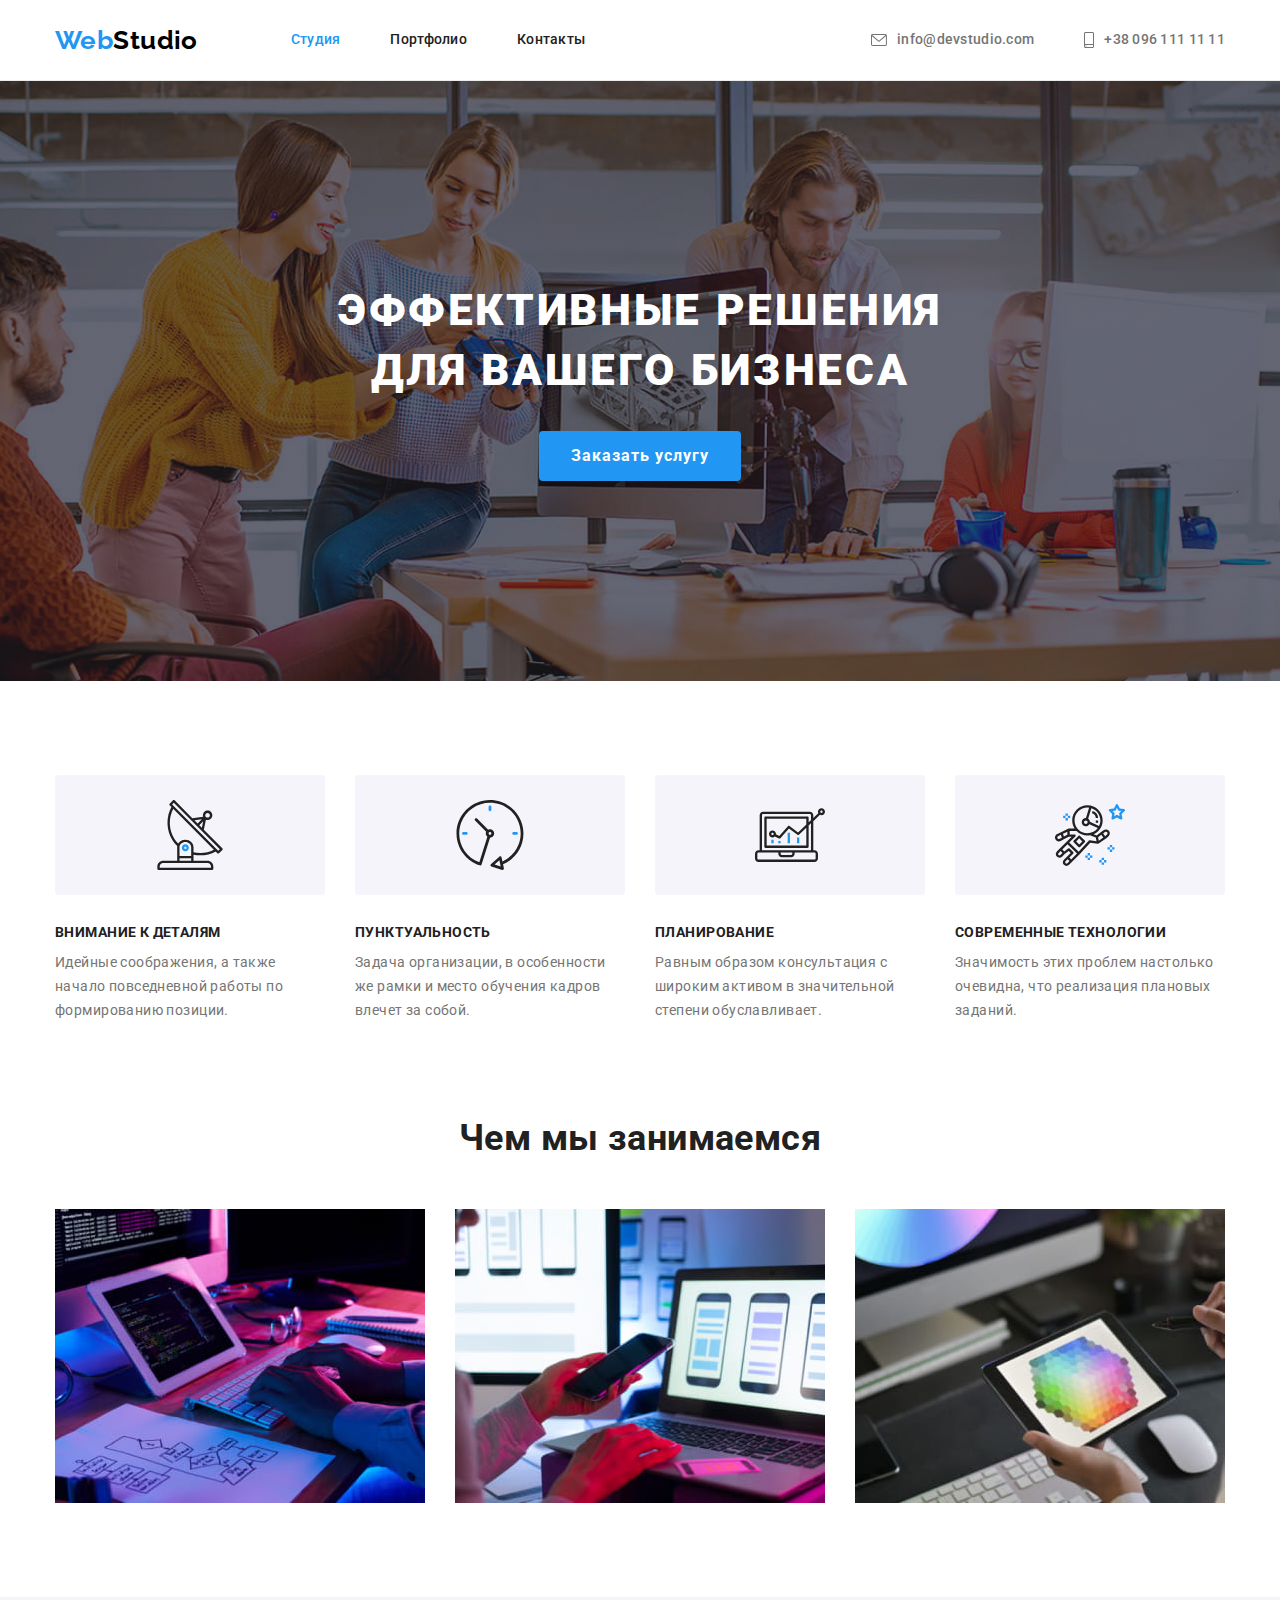
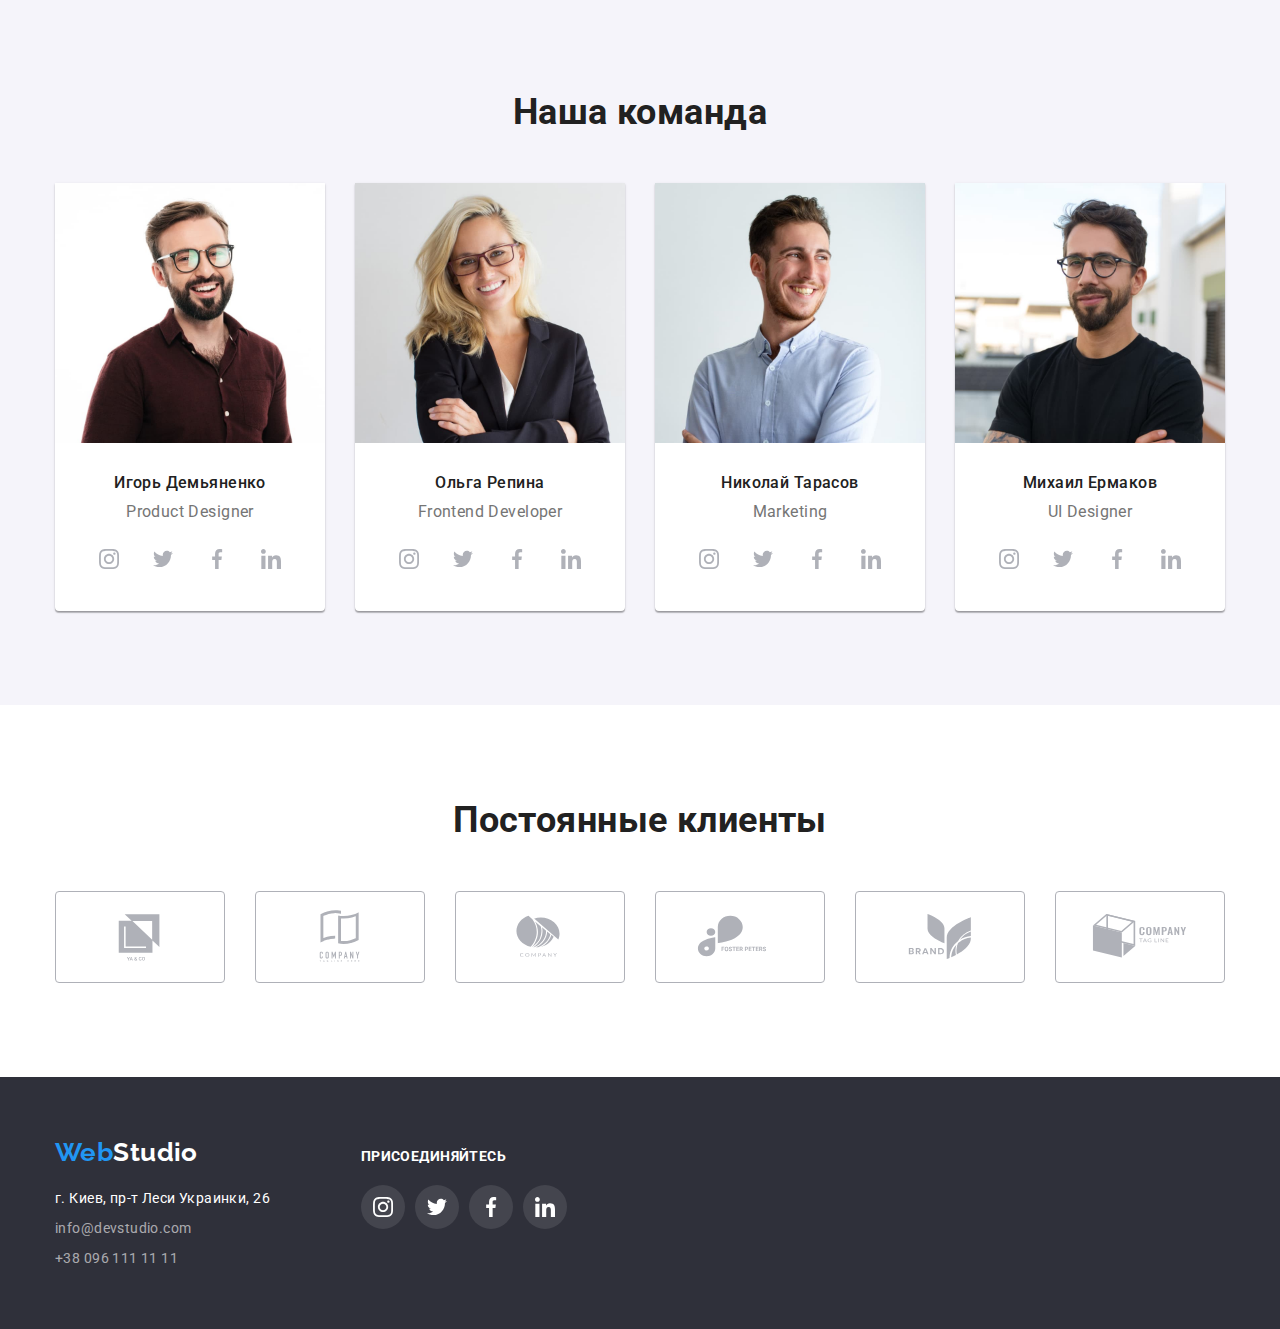
==== commit 80218fbc: "Fixed design of elements" ====
--- a/index.html
+++ b/index.html
@@ -313,6 +313,7 @@
         </div>
       </section>
 
+      <!-- Clients -->
       <section class="clients section">
         <div class="container">
           <h2 class="clients-title">Постоянные клиенты</h2>
--- a/css/styles.css
+++ b/css/styles.css
@@ -183,6 +183,10 @@
   color: var(--title-text-color);
 }
 
+.main-nav-list .current {
+  color: var(--accent-color);
+}
+
 .contacts-list {
   margin-left: auto;
 }
@@ -194,13 +198,15 @@
 .contacts-list a {
   padding-top: 32px;
   padding-bottom: 32px;
-  display: block;
+  display: flex;
+  align-items: center;
 
   color: var(--primary-text-color);
 }
 
-.main-nav-list .current {
-  color: var(--accent-color);
+.contacts-list-item svg {
+  margin-right: 10px;
+  fill: currentColor;
 }
 
 /* Hero */
@@ -282,20 +288,17 @@
 }
 
 .features-list-item .item-svg {
-  padding-top: 25px;
-  padding-bottom: 25px;
+  width: 270px;
+  height: 120px;
   margin-bottom: 30px;
   text-align: center;
-}
-
-.contacts-list-item a {
+
   display: flex;
   align-items: center;
-}
-
-.contacts-list-item svg {
-  margin-right: 10px;
-  fill: currentColor;
+  justify-content: center;
+
+  border-radius: 4px;
+  background-color: var(--element-bgr-color);
 }
 
 /* .features-list-item::before {
@@ -395,10 +398,14 @@
 }
 
 .clients-list-item a {
-  display: block;
-  padding: 15px 32px;
+  width: 170px;
+  height: 92px;
+
+  display: flex;
+  align-items: center;
+  justify-content: center;
+
   border-radius: 4px;
-
   border: 1px solid var(--icon-fill-color);
   color: var(--icon-fill-color);
 }
@@ -483,21 +490,28 @@
   line-height: 1.88;
 }
 
-.projects-list-item:hover,
-.projects-list-item:focus {
+.projects-list a {
+  display: block;
+  color: inherit;
+}
+
+.projects-list a:hover,
+.projects-list a:focus {
   box-shadow: 0px 1px 1px var(--card-shadow-color-param-1),
     0px 4px 4px var(--card-shadow-color-param-4), 1px 4px 6px var(--card-shadow-color-param-5);
 }
 
 /* Footer */
 .page-footer {
-  background: var(--footer-bgr-color);
-}
-
-.page-footer .container {
   padding-top: 60px;
   padding-bottom: 60px;
-  display: flex;
+
+  background: var(--footer-bgr-color);
+}
+
+.page-footer .container {
+  display: flex;
+  align-items: baseline;
 }
 
 .page-footer .logo {
@@ -523,10 +537,6 @@
 
 .contacts {
   margin-right: 70px;
-}
-
-.connect-links {
-  padding-top: 12px;
 }
 
 .connect-links-title {
